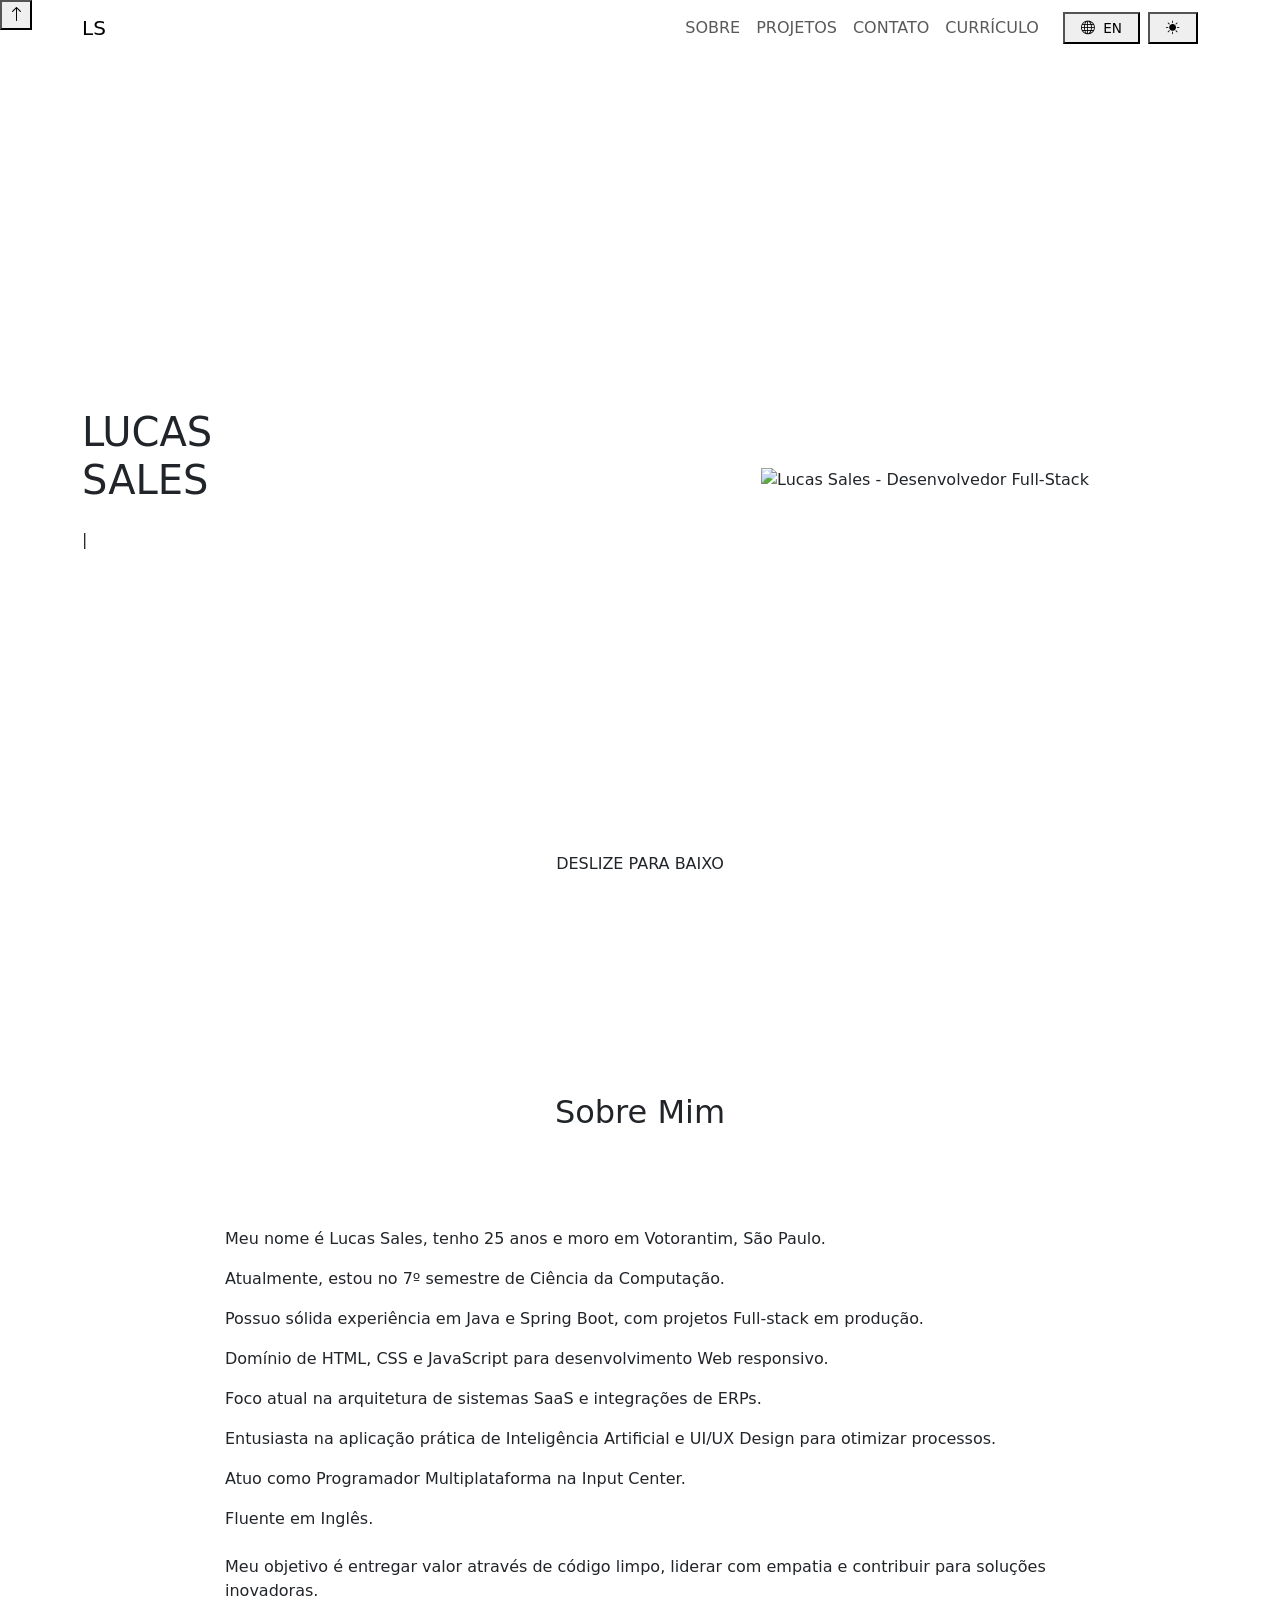
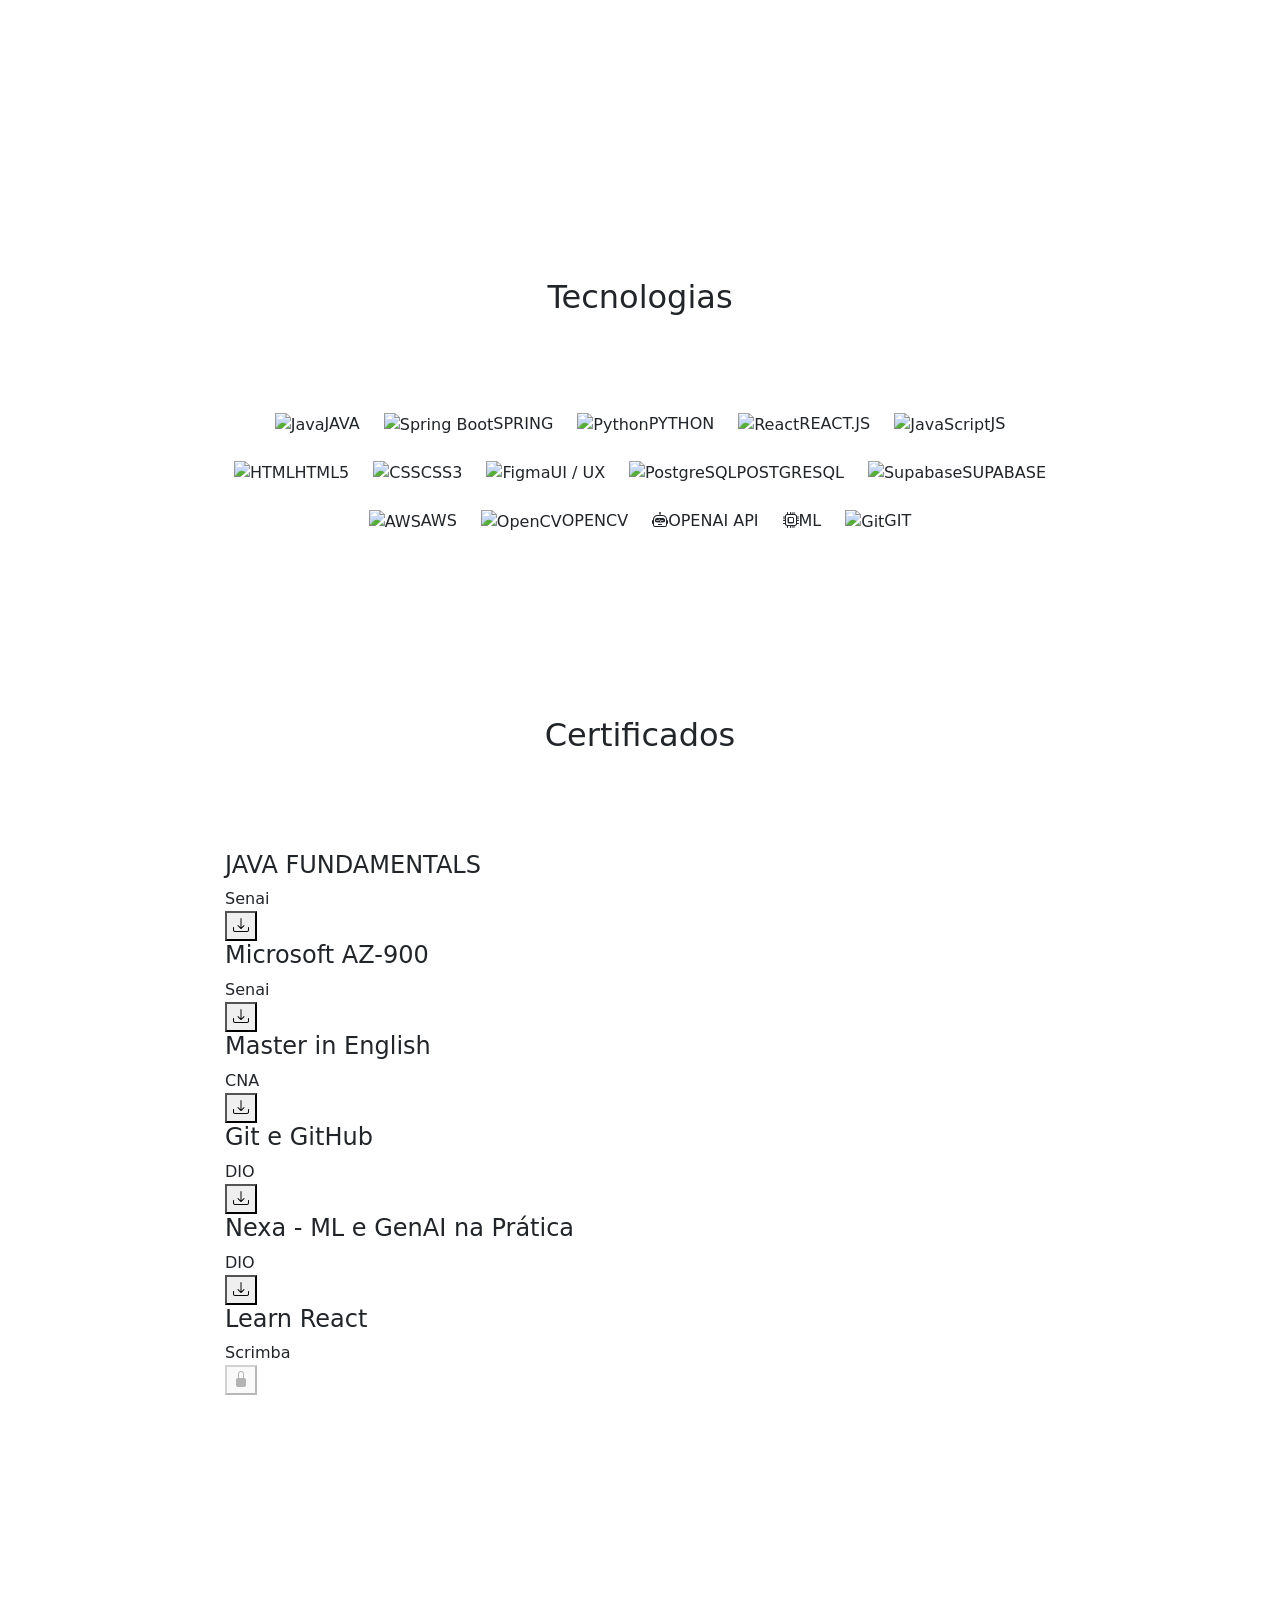
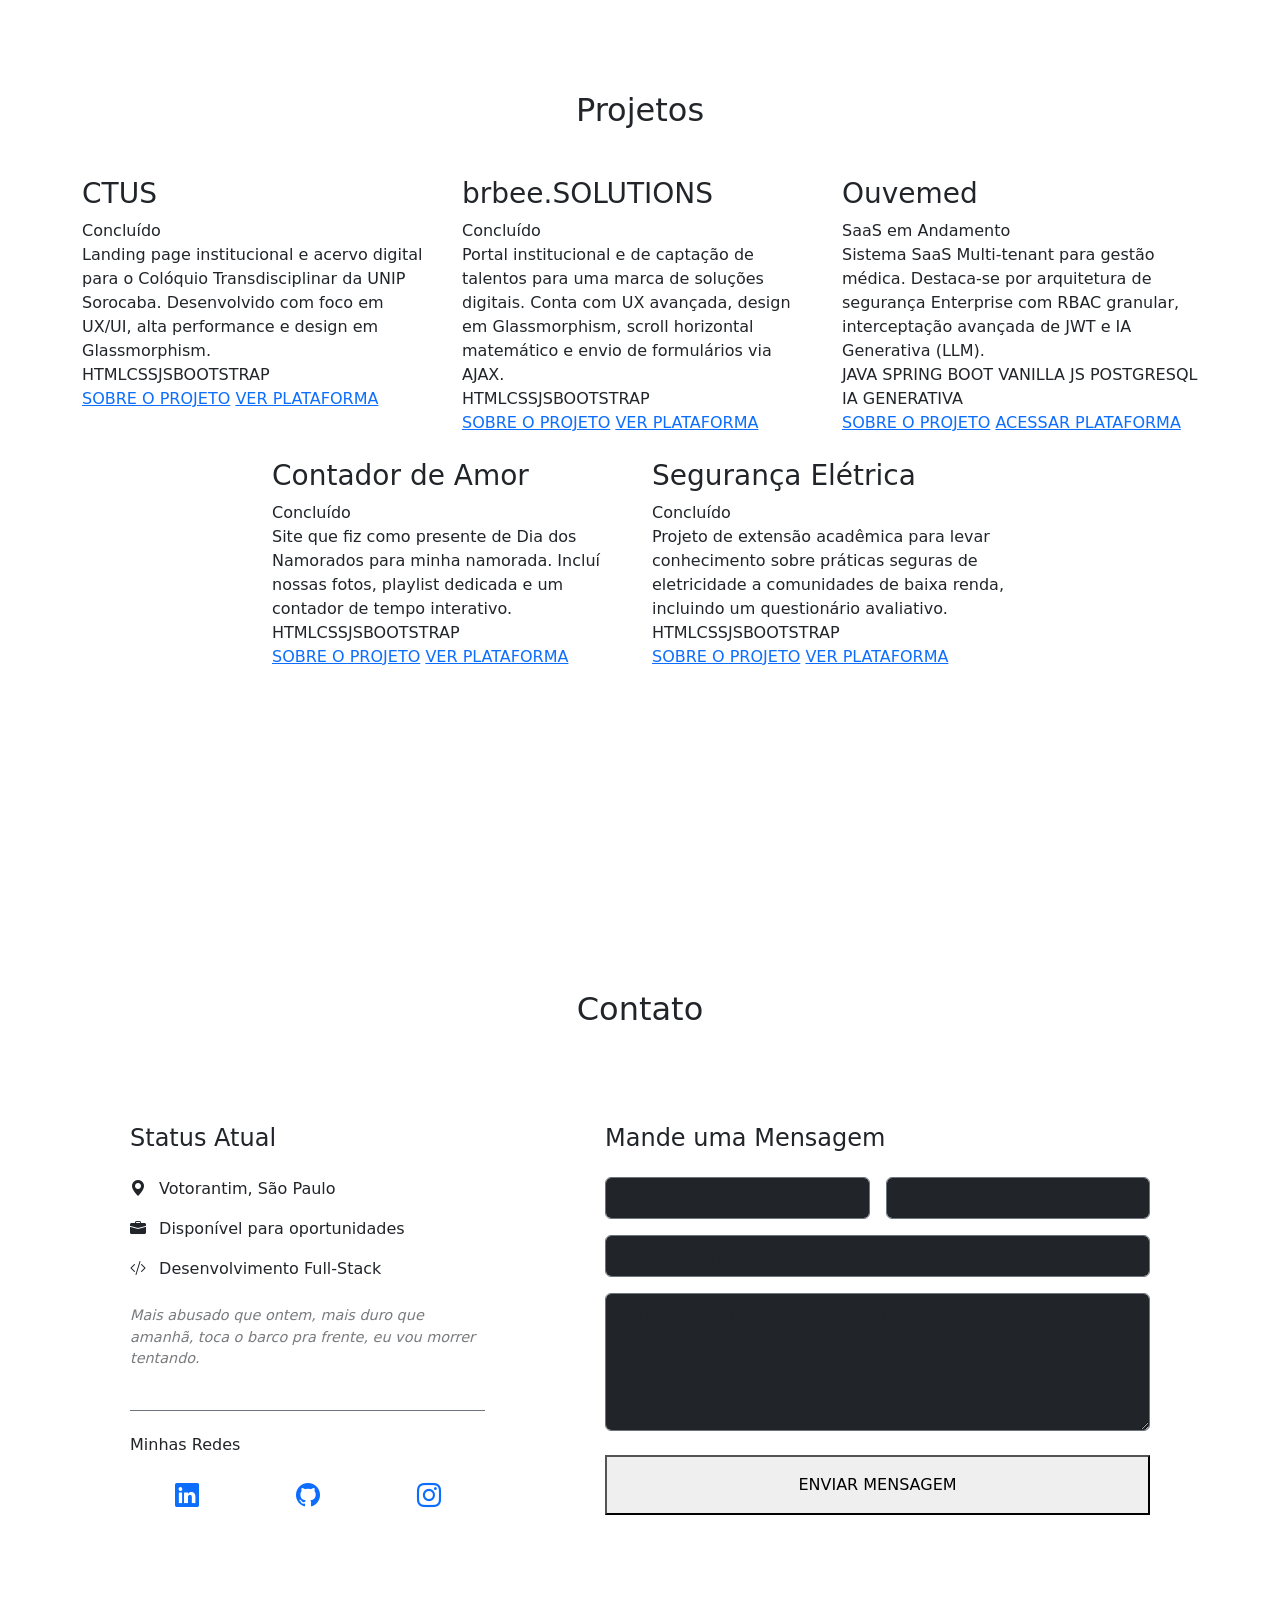
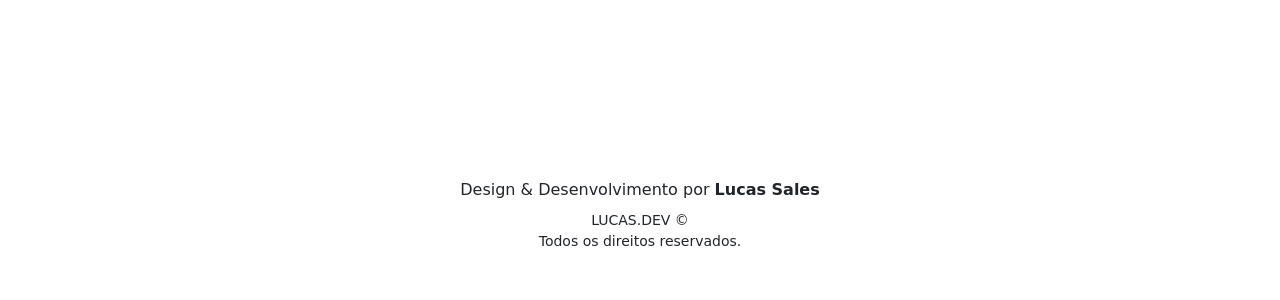
==== index.html @ c82eebbd "FEAT: atualiza descrições de projetos e hobbies no portfólio" ====
<!DOCTYPE html>
<html lang="pt-br">

<head>
    <meta charset="UTF-8">
    <meta name="viewport" content="width=device-width, initial-scale=1.0">
    <meta name="description" content="Lucas Sales - Desenvolvedor Full-Stack">
    <meta name="keywords" content="Lucas Sales, Desenvolvedor, Java, Spring Boot, Full-Stack, Programador, SaaS, Multi-tenant, Portfólio, Projetos">
    <meta name="author" content="Lucas Sales">
    
    <meta property="og:type" content="website">
    <meta property="og:url" content="https://portifolio-lucas-sales.netlify.app/">
    <meta property="og:title" content="Lucas Sales | Desenvolvedor Full-Stack">
    <meta property="og:description" content="Especialista em Java, Spring Boot e aplicações Multi-tenant SaaS. Explore meus projetos e conhecimentos.">
    <meta property="og:image" content="https://portifolio-lucas-sales.netlify.app/images/lucas.png"> 
    
    <title>Lucas Sales | Dev Full-Stack</title>
    
    <link rel="icon" type="image/x-icon" href="assets/favicon.ico">
    
    <link href="https://cdn.jsdelivr.net/npm/bootstrap@5.3.3/dist/css/bootstrap.min.css" rel="stylesheet">
    <link href="https://cdn.jsdelivr.net/npm/bootstrap-icons@1.11.3/font/bootstrap-icons.min.css" rel="stylesheet">
    
    <link href="https://fonts.googleapis.com/css2?family=Inter:wght@300;400;600;700&family=Playfair+Display:wght@700;900&display=swap" rel="stylesheet">
    
    <link rel="stylesheet" href="css/style.css">
</head>

<body class="preload">
    <button id="btnTop" class="btn-top" aria-label="Voltar ao topo">
        <i class="bi bi-arrow-up"></i>
    </button>

    <nav class="navbar navbar-expand-lg glass-nav fixed-top" id="mainNav">
        <div class="container">
            <a class="navbar-brand accent-text" href="#home">LS</a>

            <button class="navbar-toggler collapsed" type="button" data-bs-toggle="collapse" data-bs-target="#navbarNav" aria-controls="navbarNav" aria-expanded="false" aria-label="Toggle navigation">
                <div class="hamburger-icon">
                    <span class="line"></span>
                    <span class="line"></span>
                    <span class="line"></span>
                </div>
            </button>

            <div class="collapse navbar-collapse" id="navbarNav">
                <ul class="navbar-nav ms-auto align-items-center">
                    <li class="nav-item"><a class="nav-link custom-link" href="#about" data-i18n="nav-about">SOBRE</a></li>
                    <li class="nav-item"><a class="nav-link custom-link" href="#projects" data-i18n="nav-projects">PROJETOS</a></li>
                    <li class="nav-item"><a class="nav-link custom-link" href="#contact" data-i18n="nav-contact">CONTATO</a></li>
                    <li class="nav-item"><a class="nav-link custom-link" href="#" data-bs-toggle="modal" data-bs-target="#resumeModal" data-i18n="nav-resume">CURRÍCULO</a></li>
                    
                    <li class="nav-item ms-lg-3 mt-3 mt-lg-0 d-flex gap-2 justify-content-center">
                        <button id="langToggle" class="btn-action-outline py-1 px-3" style="font-size: 0.85rem;" aria-label="Alternar Idioma">
                            <i class="bi bi-globe me-1"></i> <span id="langText">EN</span>
                        </button>
                        <button id="themeToggle" class="btn-action-outline py-1 px-3" style="font-size: 0.85rem;" aria-label="Alternar Tema">
                            <i class="bi bi-sun-fill" id="themeIcon"></i>
                        </button>
                    </li>
                </ul>
            </div>
        </div>
    </nav>

    <main>
        <section id="home" class="hero-section min-vh-100 d-flex align-items-center">
            <div class="container">
                <div class="row align-items-center">
                    <div class="col-lg-6 order-2 order-lg-1">
                        <div class="name-display mb-4">
                            <h1 class="main-title">LUCAS<br>SALES</h1>
                        </div>
                        <div class="hero-subtitle">
                            <span class="typing-text" id="typing-text"></span>
                            <span class="cursor-accent">|</span>
                        </div>
                    </div>
                    <div class="col-lg-6 order-1 order-lg-2 text-center mb-5 mb-lg-0">
                        <div class="profile-container">
                            <img src="images/lucas.png" alt="Lucas Sales - Desenvolvedor Full-Stack" class="profile-image img-fluid" loading="lazy">
                        </div>
                    </div>
                </div>
            </div>
            <div class="scroll-indicator position-absolute bottom-0 start-50 translate-middle-x mb-4">
                <div class="scroll-arrow mx-auto"></div>
                <span class="scroll-text d-block text-center mt-2" data-i18n="hero-scroll">DESLIZE PARA BAIXO</span>
            </div>
        </section>

        <section id="about" class="py-5 min-vh-100 d-flex align-items-center">
            <div class="container">
                <div class="row">
                    <div class="col-12">
                        <h2 class="section-title text-center mb-5" data-i18n="about-title">Sobre Mim</h2>
                    </div>
                    <div class="col-lg-10 mx-auto">
                        <div class="floating-card p-4 p-md-5">
                            <div class="row">
                                <div class="col-12 text-content">
                                    <p><span class="accent-dot"></span> <span data-i18n="about-p1">Meu nome é Lucas Sales, tenho 25 anos e moro em Votorantim, São Paulo.</span></p>
                                    <p><span class="accent-dot"></span> <span data-i18n="about-p2">Atualmente, estou no 7º semestre de Ciência da Computação.</span></p>
                                    <p><span class="accent-dot"></span> <span data-i18n="about-p3">Possuo sólida experiência em Java e Spring Boot, com projetos Full-stack em produção.</span></p>
                                    <p><span class="accent-dot"></span> <span data-i18n="about-p4">Domínio de HTML, CSS e JavaScript para desenvolvimento Web responsivo.</span></p>
                                    <p><span class="accent-dot"></span> <span data-i18n="about-p5">Foco atual na arquitetura de sistemas SaaS e integrações de ERPs.</span></p>
                                    <p><span class="accent-dot"></span> <span data-i18n="about-p6">Entusiasta na aplicação prática de Inteligência Artificial e UI/UX Design para otimizar processos.</span></p>
                                    <p><span class="accent-dot"></span> <span data-i18n="about-p7">Atuo como Programador Multiplataforma na Input Center.</span></p>
                                    <p><span class="accent-dot"></span> <span data-i18n="about-p8">Fluente em Inglês.</span></p>
                                    <p class="mt-4 intro-highlight" data-i18n="about-intro">
                                        Meu objetivo é entregar valor através de código limpo, liderar com empatia e contribuir para soluções inovadoras.
                                    </p>
                                </div>
                            </div>
                        </div>
                    </div>
                </div>
            </div>
        </section>

        <section id="skills" class="py-5">
            <div class="container">
                <div class="row">
                    <div class="col-12">
                        <h2 class="section-title text-center mb-5" data-i18n="skills-title">Tecnologias</h2>
                    </div>
                </div>
                <div class="row g-4 justify-content-center">
                    <div class="col-lg-10">
                        <div class="floating-card p-4 p-md-5">
                            <div class="d-flex flex-wrap justify-content-center gap-3 gap-md-4">
                                <div class="skill-chip"><img src="https://cdn.jsdelivr.net/gh/devicons/devicon/icons/java/java-original.svg" class="skill-icon" alt="Java"/><span class="skill-name">JAVA</span></div>
                                <div class="skill-chip"><img src="https://cdn.jsdelivr.net/gh/devicons/devicon/icons/spring/spring-original.svg" class="skill-icon" alt="Spring Boot"/><span class="skill-name">SPRING</span></div>
                                <div class="skill-chip"><img src="https://cdn.jsdelivr.net/gh/devicons/devicon/icons/python/python-original.svg" class="skill-icon" alt="Python"/><span class="skill-name">PYTHON</span></div>
                                <div class="skill-chip"><img src="https://cdn.jsdelivr.net/gh/devicons/devicon/icons/react/react-original.svg" class="skill-icon" alt="React"/><span class="skill-name">REACT.JS</span></div>
                                <div class="skill-chip"><img src="https://cdn.jsdelivr.net/gh/devicons/devicon/icons/javascript/javascript-original.svg" class="skill-icon" alt="JavaScript"/><span class="skill-name">JS</span></div>
                                <div class="skill-chip"><img src="https://cdn.jsdelivr.net/gh/devicons/devicon/icons/html5/html5-original.svg" class="skill-icon" alt="HTML"/><span class="skill-name">HTML5</span></div>
                                <div class="skill-chip"><img src="https://cdn.jsdelivr.net/gh/devicons/devicon/icons/css3/css3-original.svg" class="skill-icon" alt="CSS"/><span class="skill-name">CSS3</span></div>
                                <div class="skill-chip"><img src="https://cdn.jsdelivr.net/gh/devicons/devicon/icons/figma/figma-original.svg" class="skill-icon" alt="Figma"/><span class="skill-name">UI / UX</span></div>
                                <div class="skill-chip"><img src="https://cdn.jsdelivr.net/gh/devicons/devicon/icons/postgresql/postgresql-original.svg" class="skill-icon" alt="PostgreSQL"/><span class="skill-name">POSTGRESQL</span></div>
                                <div class="skill-chip"><img src="https://cdn.jsdelivr.net/gh/devicons/devicon/icons/supabase/supabase-original.svg" class="skill-icon" alt="Supabase"/><span class="skill-name">SUPABASE</span></div>
                                <div class="skill-chip"><img src="https://cdn.jsdelivr.net/gh/devicons/devicon/icons/amazonwebservices/amazonwebservices-plain-wordmark.svg" class="skill-icon white-icon" alt="AWS"/><span class="skill-name">AWS</span></div>
                                <div class="skill-chip"><img src="https://cdn.jsdelivr.net/gh/devicons/devicon/icons/opencv/opencv-original.svg" class="skill-icon" alt="OpenCV"/><span class="skill-name">OPENCV</span></div>
                                <div class="skill-chip"><i class="bi bi-robot skill-icon accent-text"></i><span class="skill-name">OPENAI API</span></div>
                                <div class="skill-chip"><i class="bi bi-cpu skill-icon accent-text"></i><span class="skill-name">ML</span></div>
                                <div class="skill-chip"><img src="https://cdn.jsdelivr.net/gh/devicons/devicon/icons/git/git-original.svg" class="skill-icon" alt="Git"/><span class="skill-name">GIT</span></div>
                            </div>
                        </div>
                    </div>
                </div>
            </div>
        </section>

        <section class="py-5 min-vh-100 d-flex align-items-center">
            <div class="container">
                <div class="row">
                    <div class="col-12">
                        <h2 class="section-title text-center mb-5" data-i18n="certs-title">Certificados</h2>
                    </div>
                    <div class="col-lg-10 mx-auto">
                        <div class="floating-card p-4 p-md-5">
                            
                            <div class="cert-line">
                                <div class="cert-info">
                                    <h4>JAVA FUNDAMENTALS</h4>
                                    <span class="cert-school">Senai</span>
                                </div>
                                <button class="btn-action btn-cert" data-titulo="JAVA FUNDAMENTALS" data-pdf="assets/JAVA-FUNDAMENTALS.pdf"><i class="bi bi-download"></i></button>
                            </div>

                            <div class="cert-line">
                                <div class="cert-info">
                                    <h4>Microsoft AZ-900</h4>
                                    <span class="cert-school">Senai</span>
                                </div>
                                <button class="btn-action btn-cert" data-titulo="Microsoft AZ-900" data-pdf="assets/AZ900.pdf"><i class="bi bi-download"></i></button>
                            </div>

                            <div class="cert-line">
                                <div class="cert-info">
                                    <h4>Master in English</h4>
                                    <span class="cert-school">CNA</span>
                                </div>
                                <button class="btn-action btn-cert" data-titulo="Master in English" data-pdf="assets/CNA-INGLES.pdf"><i class="bi bi-download"></i></button>
                            </div>

                            <div class="cert-line">
                                <div class="cert-info">
                                    <h4>Git e GitHub</h4>
                                    <span class="cert-school">DIO</span>
                                </div>
                                <button class="btn-action btn-cert" data-titulo="Git e GitHub" data-pdf="assets/git_github.pdf"><i class="bi bi-download"></i></button>
                            </div>

                            <div class="cert-line">
                                <div class="cert-info">
                                    <h4>Nexa - ML e GenAI na Prática</h4>
                                    <span class="cert-school">DIO</span>
                                </div>
                                <button class="btn-action btn-cert" data-titulo="Nexa - ML e GenAI" data-pdf="assets/IA_AWS.pdf"><i class="bi bi-download"></i></button>
                            </div>

                            <div class="cert-line border-0 mb-0 pb-0">
                                <div class="cert-info">
                                    <h4>Learn React</h4>
                                    <span class="cert-school">Scrimba</span>
                                </div>
                                <button class="btn-action-disabled" disabled><i class="bi bi-lock-fill"></i></button>
                            </div>

                        </div>
                    </div>
                </div>
            </div>
        </section>

        <section id="projects" class="py-5 min-vh-100 d-flex align-items-center">
            <div class="container">
                <div class="row">
                    <div class="col-12">
                        <h2 class="section-title text-center mb-5" data-i18n="nav-projects">Projetos</h2>
                    </div>
                </div>
                <div class="row g-4 justify-content-center">

                    <div class="col-lg-4">
                        <div class="project-card h-100">
                            <div class="project-header">
                                <h3 class="project-title">CTUS</h3>
                                <span class="project-status" data-i18n="status-concluded">Concluído</span>
                            </div>
                            <div class="project-description" data-i18n="proj-desc-ctus">
                                Landing page institucional e acervo digital para o Colóquio Transdisciplinar da UNIP Sorocaba. Desenvolvido com foco em UX/UI, alta performance e design em Glassmorphism.
                            </div>
                            <div class="project-tech">
                                <span class="tech-tag">HTML</span><span class="tech-tag">CSS</span><span class="tech-tag">JS</span><span class="tech-tag">BOOTSTRAP</span>
                            </div>
                            <div class="project-links mt-auto">
                                <a href="projects/case-ctus.html" class="btn-action-outline w-100 mb-2" data-i18n="btn-about-proj">SOBRE O PROJETO</a>
                                <a href="https://ctus.com.br" class="btn-action w-100 redirect-link" data-plataforma="Site Oficial CTUS" target="_blank" data-i18n="btn-view-proj">VER PLATAFORMA</a>
                            </div>
                        </div>
                    </div>        
                    
                    <div class="col-lg-4">
                        <div class="project-card h-100">
                            <div class="project-header">
                                <h3 class="project-title">brbee.SOLUTIONS</h3>
                                <span class="project-status" data-i18n="status-concluded">Concluído</span>
                            </div>
                            <div class="project-description" data-i18n="proj-desc-brbee">
                                Portal institucional e de captação de talentos para uma marca de soluções digitais. Conta com UX avançada, design em Glassmorphism, scroll horizontal matemático e envio de formulários via AJAX.
                            </div>
                            <div class="project-tech">
                                <span class="tech-tag">HTML</span><span class="tech-tag">CSS</span><span class="tech-tag">JS</span><span class="tech-tag">BOOTSTRAP</span>
                            </div>
                            <div class="project-links mt-auto">
                                <a href="projects/case-brbee.html" class="btn-action-outline w-100 mb-2" data-i18n="btn-about-proj">SOBRE O PROJETO</a>
                                <a href="https://brbeesolutions.netlify.app" class="btn-action w-100 redirect-link" data-plataforma="Site Oficial brbee" target="_blank" data-i18n="btn-view-proj">VER PLATAFORMA</a>
                            </div>
                        </div>
                    </div>

                    <div class="col-lg-4">
                        <div class="project-card h-100">
                            <div class="project-header">
                                <h3 class="project-title">Ouvemed</h3>
                                <span class="project-status in-progress" data-i18n="status-progress">SaaS em Andamento</span>
                            </div>
                            <div class="project-description" data-i18n="proj-desc-ouvemed">
                                Sistema SaaS Multi-tenant para gestão médica. Destaca-se por arquitetura de segurança Enterprise com RBAC granular, interceptação avançada de JWT e IA Generativa (LLM).
                            </div>
                            <div class="project-tech">
                                <span class="tech-tag">JAVA</span>
                                <span class="tech-tag">SPRING BOOT</span>
                                <span class="tech-tag">VANILLA JS</span>
                                <span class="tech-tag">POSTGRESQL</span>
                                <span class="tech-tag" data-i18n="proj-tech-ai">IA GENERATIVA</span>
                            </div>
                            <div class="project-links mt-auto">
                                <a href="projects/case-ouvemed.html" class="btn-action-outline w-100 mb-2" data-i18n="btn-about-proj">SOBRE O PROJETO</a>
                                <a href="https://prontuario-automono-develop.netlify.app/" class="btn-action w-100 redirect-link" data-plataforma="Ambiente de Testes (Develop)" target="_blank" data-i18n="btn-view-proj">ACESSAR PLATAFORMA</a>
                            </div>
                        </div>
                    </div>
                    
                    <div class="col-lg-4">
                        <div class="project-card h-100">
                            <div class="project-header">
                                <h3 class="project-title">Contador de Amor</h3>
                                <span class="project-status" data-i18n="status-concluded">Concluído</span>
                            </div>
                            <div class="project-description" data-i18n="proj-desc-love">
                                Site que fiz como presente de Dia dos Namorados para minha namorada. 
                                Incluí nossas fotos, playlist dedicada e um contador de tempo interativo.
                            </div>
                            <div class="project-tech">
                                <span class="tech-tag">HTML</span><span class="tech-tag">CSS</span><span class="tech-tag">JS</span><span class="tech-tag">BOOTSTRAP</span>
                            </div>
                            <div class="project-links mt-auto">
                                <a href="projects/case-contador.html" class="btn-action-outline w-100 mb-2" data-i18n="btn-about-proj">SOBRE O PROJETO</a>
                                <a href="https://contador-de-amor.netlify.app/" class="btn-action w-100 redirect-link" data-plataforma="Netlify (Ambiente de Produção)" target="_blank" data-i18n="btn-view-proj">VER PLATAFORMA</a>
                            </div>  
                        </div>
                    </div>

                    <div class="col-lg-4">
                        <div class="project-card h-100">
                            <div class="project-header">
                                <h3 class="project-title">Segurança Elétrica</h3>
                                <span class="project-status" data-i18n="status-concluded">Concluído</span>
                            </div>
                            <div class="project-description" data-i18n="proj-desc-seguranca">
                                Projeto de extensão acadêmica para levar conhecimento sobre práticas seguras de eletricidade a comunidades de baixa renda, incluindo um questionário avaliativo.
                            </div>
                            <div class="project-tech">
                                <span class="tech-tag">HTML</span><span class="tech-tag">CSS</span><span class="tech-tag">JS</span><span class="tech-tag">BOOTSTRAP</span>
                            </div>
                            <div class="project-links mt-auto">
                                <a href="projects/case-seguranca.html" class="btn-action-outline w-100 mb-2" data-i18n="btn-about-proj">SOBRE O PROJETO</a>
                                <a href="https://seguranca-eletrica.netlify.app/" class="btn-action w-100 redirect-link" data-plataforma="Netlify (Ambiente de Produção)" target="_blank" data-i18n="btn-view-proj">VER PLATAFORMA</a>
                            </div>
                        </div>
                    </div>
                    
                </div>
            </div>
        </section>

        <section id="contact" class="py-5 min-vh-100 d-flex align-items-center">
            <div class="container">
                <div class="row">
                    <div class="col-12">
                        <h2 class="section-title text-center mb-5" data-i18n="contact-title-home">Contato</h2>
                    </div>
                </div>
                <div class="row align-items-stretch">
                    <div class="col-lg-5 mb-4 mb-lg-0">
                        <div class="floating-card p-4 p-md-5 h-100 d-flex flex-column">
                            <h4 class="mb-4 accent-text" data-i18n="contact-status-title">Status Atual</h4>
                            <div class="text-content flex-grow-1">
                                <p><i class="bi bi-geo-alt-fill me-2"></i> <span data-i18n="contact-status-loc">Votorantim, São Paulo</span></p>
                                <p><i class="bi bi-briefcase-fill me-2"></i> <span data-i18n="contact-status-disp">Disponível para oportunidades</span></p>
                                <p><i class="bi bi-code-slash me-2"></i> <span data-i18n="contact-status-dev">Desenvolvimento Full-Stack</span></p>
                                <p class="mt-4" style="opacity: 0.6; font-size: 0.9em;">
                                    <i data-i18n="contact-status-hob">Mais abusado que ontem, mais duro que amanhã, toca o barco pra frente, eu vou morrer tentando.</i>
                                </p>
                            </div>
                            
                            <div class="mt-4 pt-4 border-top border-secondary">
                                <h6 class="accent-text mb-3" data-i18n="contact-networks">Minhas Redes</h6>
                                <div class="d-flex gap-2">
                                    <a href="https://www.linkedin.com/in/lucas-salees/" class="btn-action-outline flex-grow-1 text-center py-2 px-0 redirect-link" data-plataforma="LinkedIn" target="_blank" title="LinkedIn">
                                        <i class="bi bi-linkedin fs-4"></i>
                                    </a>
                                    <a href="https://github.com/lucasSalees" class="btn-action-outline flex-grow-1 text-center py-2 px-0 redirect-link" data-plataforma="GitHub" target="_blank" title="GitHub">
                                        <i class="bi bi-github fs-4"></i>
                                    </a>
                                    <a href="https://www.instagram.com/sales.lucass/" class="btn-action-outline flex-grow-1 text-center py-2 px-0 redirect-link" data-plataforma="Instagram" target="_blank" title="Instagram">
                                        <i class="bi bi-instagram fs-4"></i>
                                    </a>
                                </div>
                            </div>
                        </div>
                    </div>

                    <div class="col-lg-7">
                        <div class="floating-card p-4 p-md-5 h-100">
                            <h4 class="mb-4 accent-text" data-i18n="form-title">Mande uma Mensagem</h4>
                            <form id="portfolioContactForm" action="https://formsubmit.co/ajax/d9dbf8fbb7c11e0b4f40ef681be33bf5" method="POST" class="needs-validation" novalidate>
                                <input type="hidden" name="_subject" value="Novo contato via Portfólio!">
                                <input type="hidden" name="_template" value="table">
                                <input type="text" name="_honey" style="display:none">
                                <input type="hidden" name="_captcha" value="false">

                                <div class="row g-3">
                                    <div class="col-md-6">
                                        <input type="text" name="nome" class="form-control bg-dark text-white border-secondary custom-placeholder py-2" data-i18n="form-name" placeholder="Seu nome completo" required>
                                    </div>
                                    <div class="col-md-6">
                                        <input type="tel" name="telefone" id="telefoneInput" class="form-control bg-dark text-white border-secondary custom-placeholder py-2" data-i18n="form-phone" placeholder="(00) 00000-0000" required>
                                    </div>
                                    <div class="col-12">
                                        <input type="email" name="email" class="form-control bg-dark text-white border-secondary custom-placeholder py-2" data-i18n="form-email" placeholder="Ex: seu.email@dominio.com" required>
                                    </div>
                                    <div class="col-12">
                                        <textarea name="mensagem" class="form-control bg-dark text-white border-secondary custom-placeholder py-2" rows="5" data-i18n="form-msg" placeholder="Como posso ajudar no seu projeto?" required></textarea>
                                    </div>
                                    
                                    <div class="col-12 mt-4 d-flex justify-content-center">
                                        <button type="submit" class="btn-action w-100 py-3" id="btnEnviarMensagem" data-i18n="form-btn">ENVIAR MENSAGEM</button>
                                    </div>
                                </div>
                            </form>
                        </div>
                    </div>
                </div>
            </div>
        </section>
    </main>

    <footer class="footer py-5 text-center mt-auto">
        <div class="container">
            <p class="footer-text mb-2"><span data-i18n="footer-design">Design & Desenvolvimento por</span> <span class="accent-text fw-bold">Lucas Sales</span></p>
            <p class="footer-text small mb-0">
                LUCAS.DEV © <span id="timestamp"></span><br>
                <span data-i18n="footer-rights">Todos os direitos reservados.</span>
            </p>
        </div>
    </footer>

    <div class="modal fade custom-modal" id="dynamicCertModal" tabindex="-1" aria-hidden="true">
        <div class="modal-dialog modal-dialog-centered">
            <div class="modal-content">
                <div class="modal-header border-0 pb-0">
                    <h5 class="modal-title accent-text" id="certModalTitle">Título</h5>
                    <button type="button" class="btn-close btn-close-white" data-bs-dismiss="modal"></button>
                </div>
                <div class="modal-body text-center"><p data-i18n="modal-cert-desc">Faça o download do certificado abaixo.</p></div>
                <div class="modal-footer border-0 justify-content-center">
                    <a href="#" id="certModalLink" class="btn-action" download target="_blank">
                        <i class="bi bi-download me-2"></i> <span data-i18n="modal-resume-btn">Baixar PDF</span>
                    </a>
                </div>
            </div>
        </div>
    </div>

    <script src="https://cdn.jsdelivr.net/npm/bootstrap@5.3.3/dist/js/bootstrap.bundle.min.js"></script>
    <script src="js/script.js"></script>

    <script>
        const savedTheme = localStorage.getItem('portfolio_theme');
        const prefersLight = window.matchMedia("(prefers-color-scheme: light)").matches;
        if (savedTheme === 'light' || (!savedTheme && prefersLight)) {
            document.documentElement.setAttribute('data-theme', 'light');
        }
    </script>

</body>
</html>
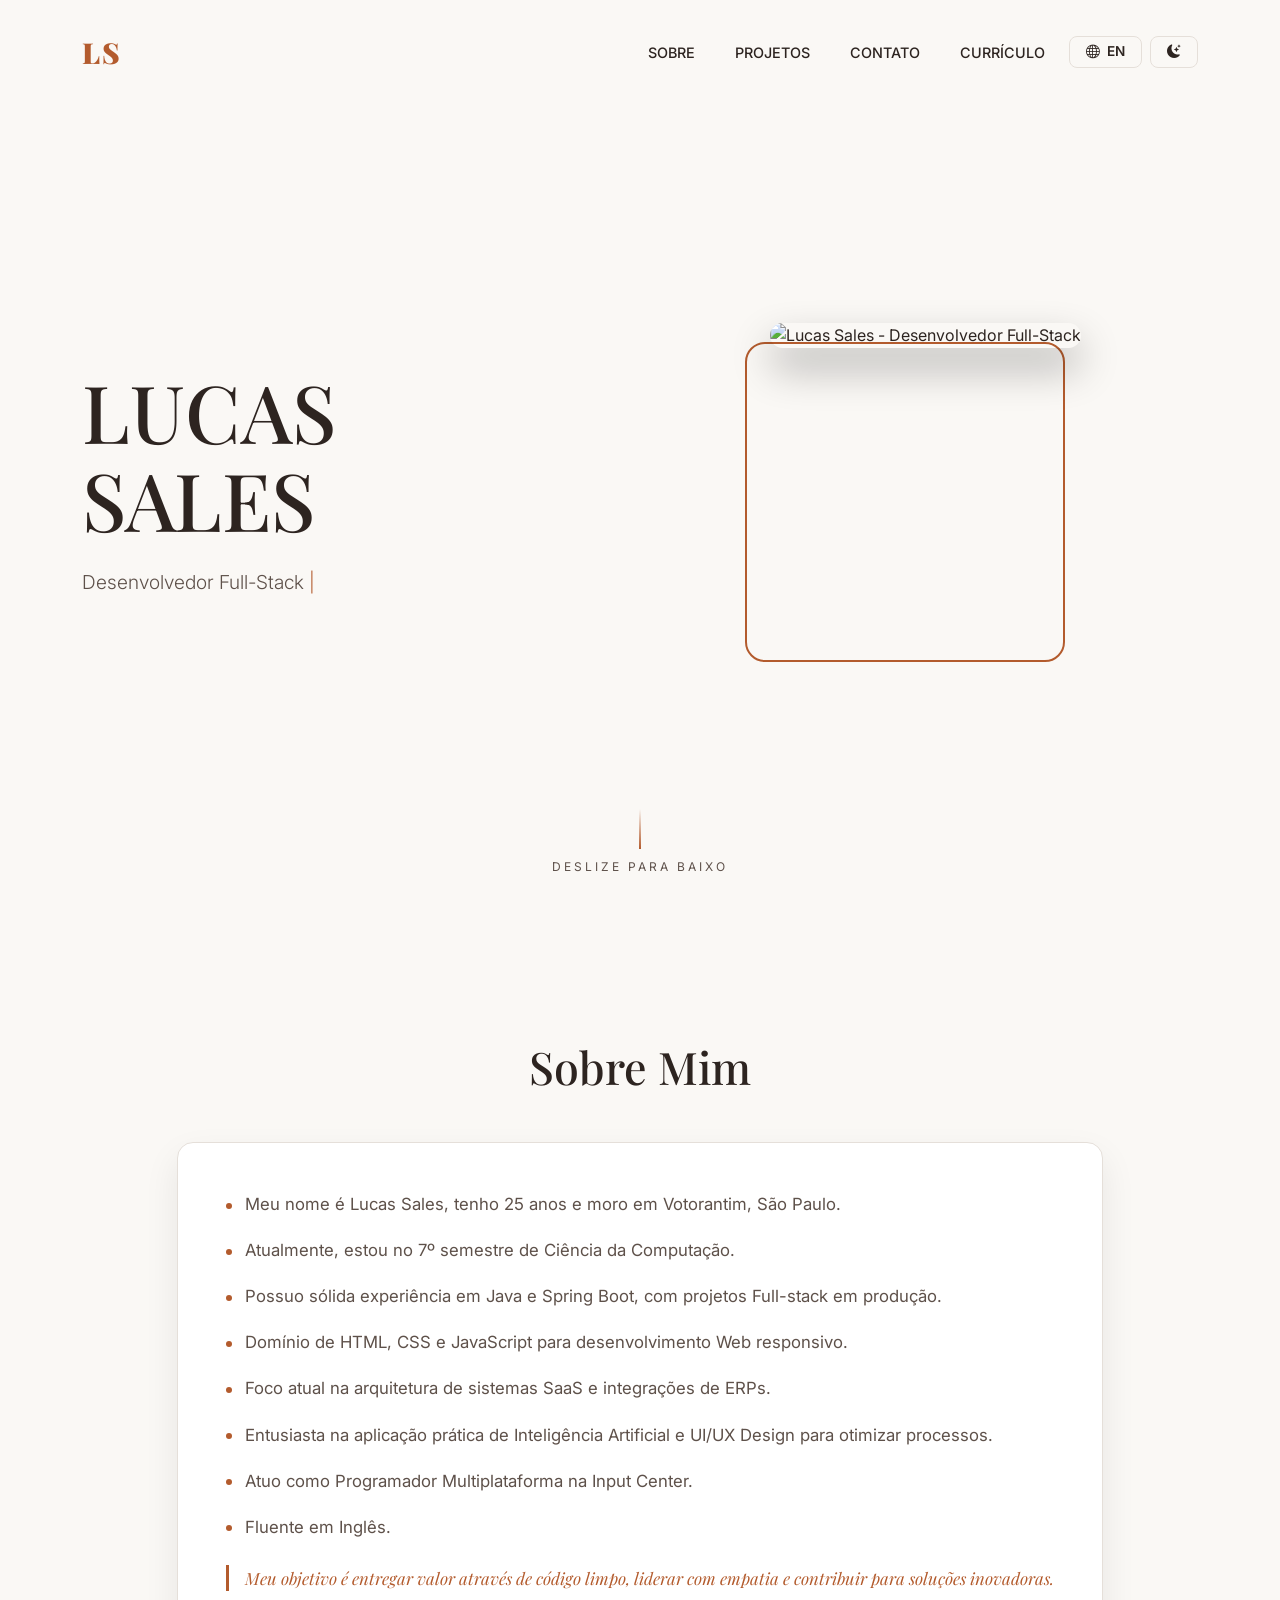
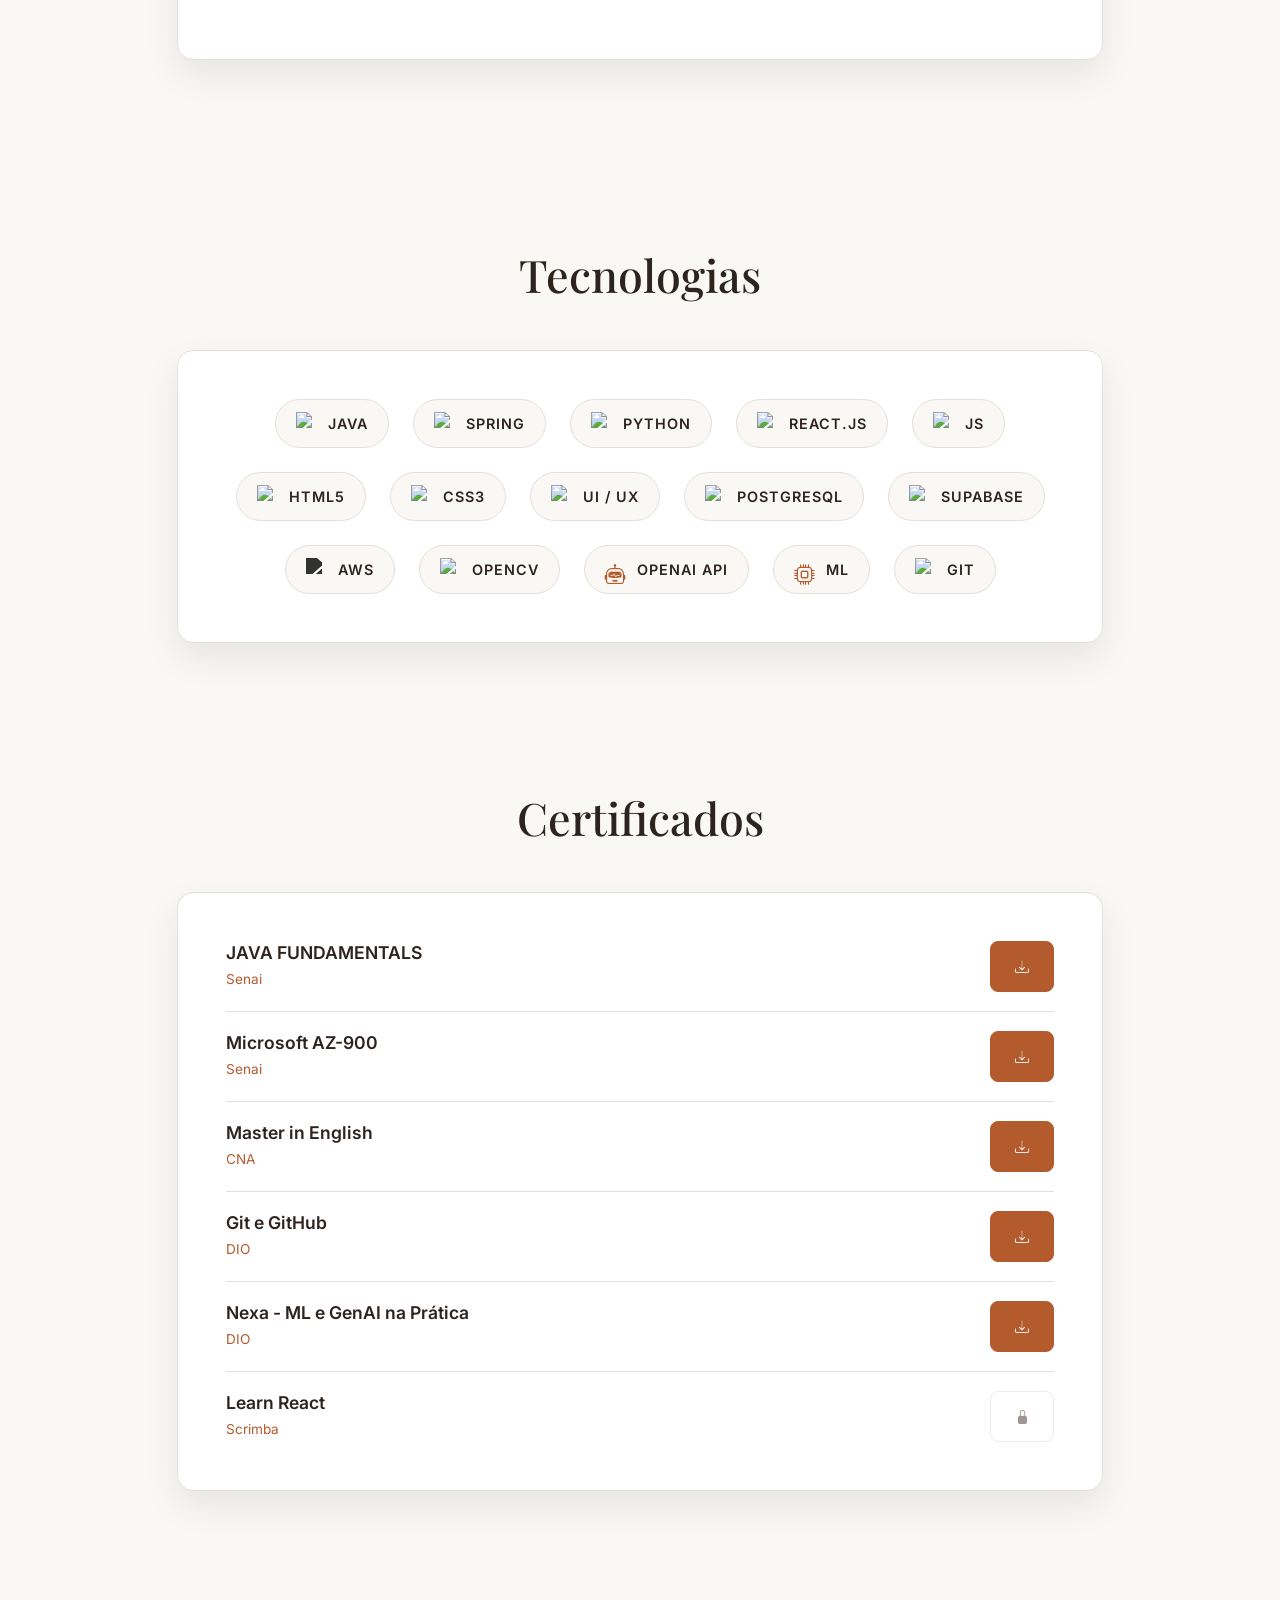
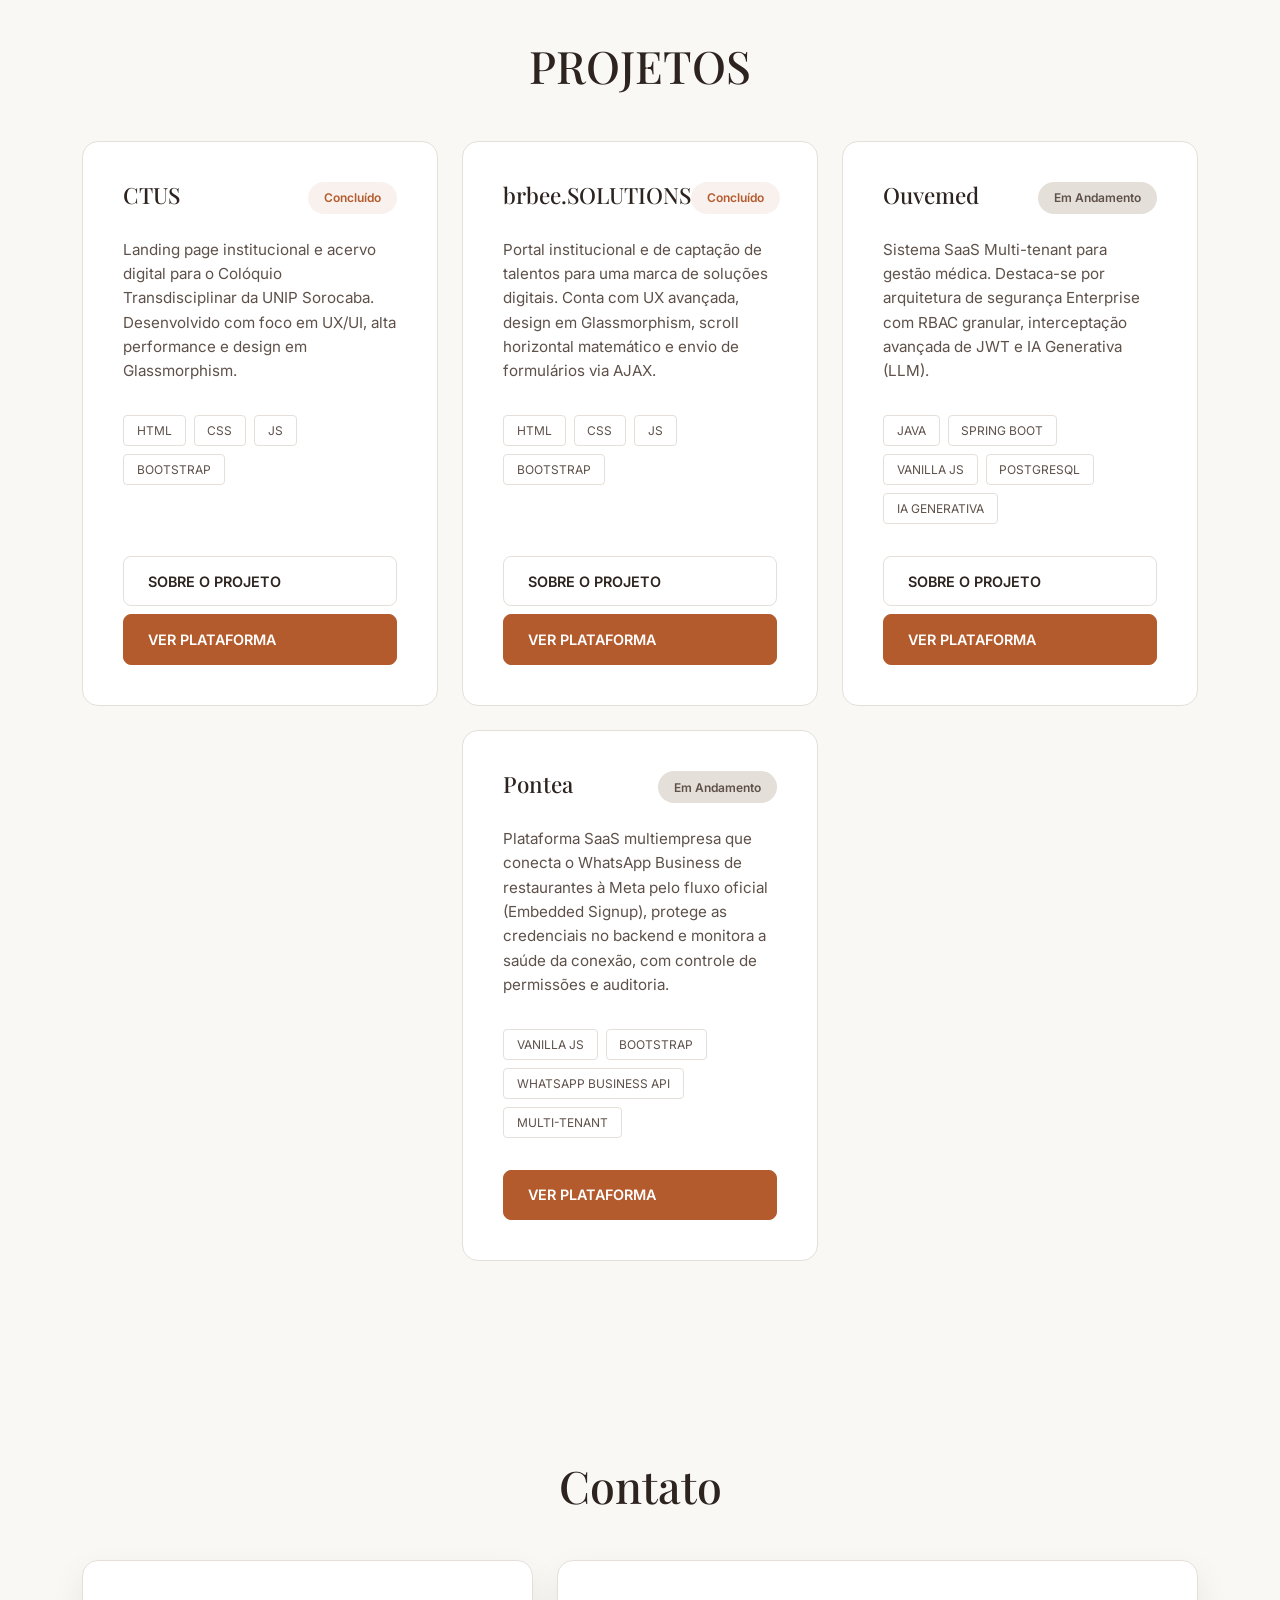
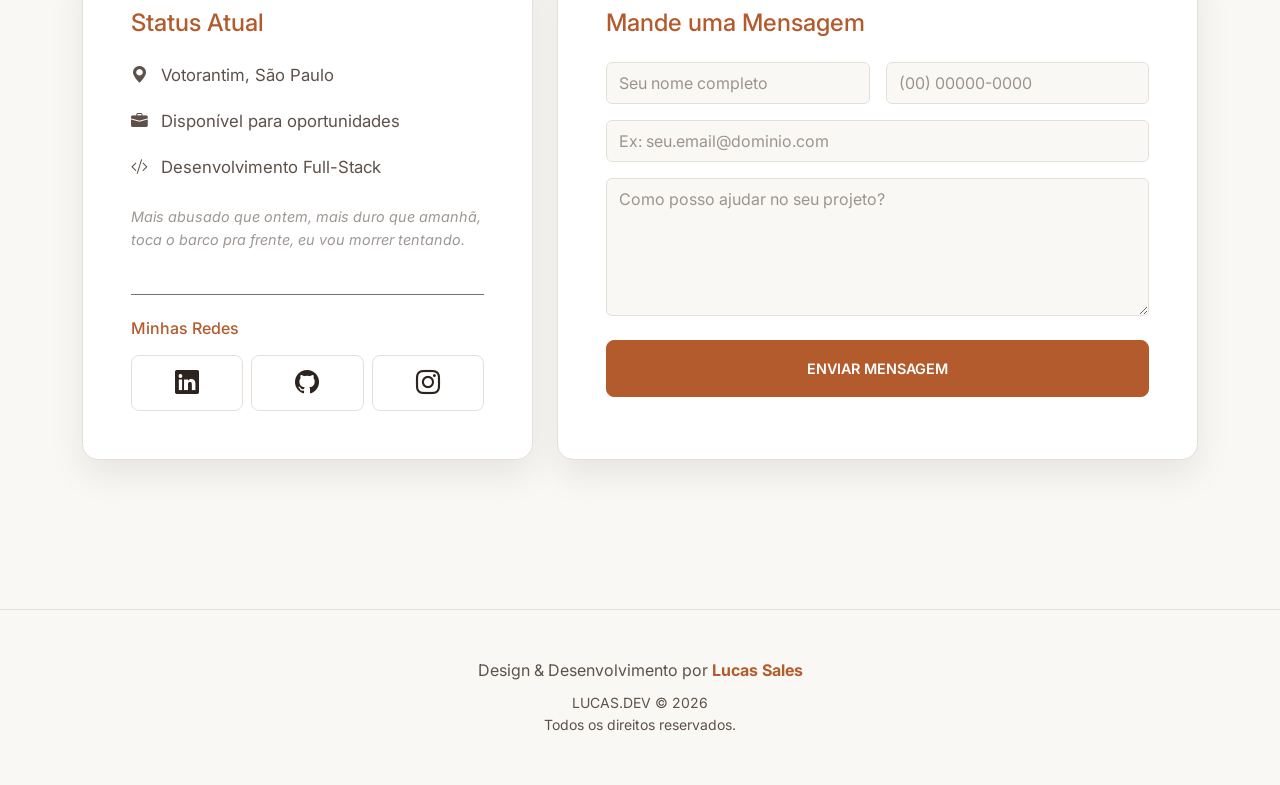
==== commit ad992a1f: "FEAT: substitui Contador de Amor e Segurança Elétrica pelo projeto Pontea - Remove os cards dos dois" ====
--- a/index.html
+++ b/index.html
@@ -2,17 +2,29 @@
 <html lang="pt-br">
 
 <head>
-    <meta charset="UTF-8">
+<meta charset="UTF-8">
     <meta name="viewport" content="width=device-width, initial-scale=1.0">
-    <meta name="description" content="Lucas Sales - Desenvolvedor Full-Stack">
-    <meta name="keywords" content="Lucas Sales, Desenvolvedor, Java, Spring Boot, Full-Stack, Programador, SaaS, Multi-tenant, Portfólio, Projetos">
+    <meta name="description" content="Lucas Sales - Desenvolvedor Full-Stack especialista em Java, Spring Boot e sistemas SaaS.">
+    <meta name="keywords" content="Lucas Sales, Desenvolvedor, Java, Spring Boot, Full-Stack, Programador, SaaS, Multi-tenant, Portfólio">
     <meta name="author" content="Lucas Sales">
     
+    <!-- Open Graph / LinkedIn / WhatsApp / Facebook -->
     <meta property="og:type" content="website">
-    <meta property="og:url" content="https://portifolio-lucas-sales.netlify.app/">
+    <meta property="og:url" content="https://portfolio-lucas-sales.netlify.app/">
     <meta property="og:title" content="Lucas Sales | Desenvolvedor Full-Stack">
     <meta property="og:description" content="Especialista em Java, Spring Boot e aplicações Multi-tenant SaaS. Explore meus projetos e conhecimentos.">
-    <meta property="og:image" content="https://portifolio-lucas-sales.netlify.app/images/lucas.png"> 
+    <meta property="og:image" content="https://portfolio-lucas-sales.netlify.app/images/lucas.png"> 
+    <meta property="og:image:width" content="1200">
+    <meta property="og:image:height" content="630">
+    <meta property="og:site_name" content="Portfólio Lucas Sales">
+    <meta property="og:locale" content="pt_BR">
+    
+    <!-- Twitter / X Cards -->
+    <meta name="twitter:card" content="summary_large_image">
+    <meta name="twitter:url" content="https://portfolio-lucas-sales.netlify.app/">
+    <meta name="twitter:title" content="Lucas Sales | Desenvolvedor Full-Stack">
+    <meta name="twitter:description" content="Especialista em Java, Spring Boot e aplicações Multi-tenant SaaS. Explore meus projetos e conhecimentos.">
+    <meta name="twitter:image" content="https://portfolio-lucas-sales.netlify.app/images/lucas.png">
     
     <title>Lucas Sales | Dev Full-Stack</title>
     
@@ -287,38 +299,20 @@
                     <div class="col-lg-4">
                         <div class="project-card h-100">
                             <div class="project-header">
-                                <h3 class="project-title">Contador de Amor</h3>
-                                <span class="project-status" data-i18n="status-concluded">Concluído</span>
-                            </div>
-                            <div class="project-description" data-i18n="proj-desc-love">
-                                Site que fiz como presente de Dia dos Namorados para minha namorada. 
-                                Incluí nossas fotos, playlist dedicada e um contador de tempo interativo.
+                                <h3 class="project-title">Pontea</h3>
+                                <span class="project-status in-progress" data-i18n="status-progress">Em Andamento</span>
+                            </div>
+                            <div class="project-description" data-i18n="proj-desc-pontea">
+                                Plataforma SaaS multiempresa que conecta o WhatsApp Business de restaurantes à Meta pelo fluxo oficial (Embedded Signup), protege as credenciais no backend e monitora a saúde da conexão, com controle de permissões e auditoria.
                             </div>
                             <div class="project-tech">
-                                <span class="tech-tag">HTML</span><span class="tech-tag">CSS</span><span class="tech-tag">JS</span><span class="tech-tag">BOOTSTRAP</span>
+                                <span class="tech-tag">VANILLA JS</span>
+                                <span class="tech-tag">BOOTSTRAP</span>
+                                <span class="tech-tag">WHATSAPP BUSINESS API</span>
+                                <span class="tech-tag">MULTI-TENANT</span>
                             </div>
                             <div class="project-links mt-auto">
-                                <a href="projects/case-contador.html" class="btn-action-outline w-100 mb-2" data-i18n="btn-about-proj">SOBRE O PROJETO</a>
-                                <a href="https://contador-de-amor.netlify.app/" class="btn-action w-100 redirect-link" data-plataforma="Netlify (Ambiente de Produção)" target="_blank" data-i18n="btn-view-proj">VER PLATAFORMA</a>
-                            </div>  
-                        </div>
-                    </div>
-
-                    <div class="col-lg-4">
-                        <div class="project-card h-100">
-                            <div class="project-header">
-                                <h3 class="project-title">Segurança Elétrica</h3>
-                                <span class="project-status" data-i18n="status-concluded">Concluído</span>
-                            </div>
-                            <div class="project-description" data-i18n="proj-desc-seguranca">
-                                Projeto de extensão acadêmica para levar conhecimento sobre práticas seguras de eletricidade a comunidades de baixa renda, incluindo um questionário avaliativo.
-                            </div>
-                            <div class="project-tech">
-                                <span class="tech-tag">HTML</span><span class="tech-tag">CSS</span><span class="tech-tag">JS</span><span class="tech-tag">BOOTSTRAP</span>
-                            </div>
-                            <div class="project-links mt-auto">
-                                <a href="projects/case-seguranca.html" class="btn-action-outline w-100 mb-2" data-i18n="btn-about-proj">SOBRE O PROJETO</a>
-                                <a href="https://seguranca-eletrica.netlify.app/" class="btn-action w-100 redirect-link" data-plataforma="Netlify (Ambiente de Produção)" target="_blank" data-i18n="btn-view-proj">VER PLATAFORMA</a>
+                                <a href="https://pontea-develop.netlify.app/app/login.html" class="btn-action w-100 redirect-link" data-plataforma="Pontea (Ambiente de Testes)" target="_blank" data-i18n="btn-view-proj">ACESSAR PLATAFORMA</a>
                             </div>
                         </div>
                     </div>
--- a/css/style.css
+++ b/css/style.css
@@ -0,0 +1,705 @@
+/* ========================================================================== */
+/* Variáveis da Nova Estética: Earthy / Brown Glassmorphism                   */
+/* ========================================================================== */
+
+/* Trava TODAS as transições e animações durante o carregamento inicial da página */
+.preload, .preload * {
+    transition: none !important;
+}
+
+:root {
+    /* Paleta Terrosa / Café (DARK MODE - Padrão) */
+    --bg-primary: #181412;    /* Fundo principal: Marrom quase preto */
+    --bg-secondary: #231d1a;  /* Fundo dos cartões: Marrom escuro leve */
+    --bg-light: rgba(255, 255, 255, 0.03); /* Blocos internos dentro dos cartões */
+    --border-color: #362d29;  /* Bordas sutis */
+    
+    --accent-primary: #c4794f; /* Caramelo / Terracota */
+    --accent-hover: #e09468;
+    
+    --text-primary: #e6dfd9;   /* Bege super claro (não branco puro) */
+    --text-secondary: #9e948f; /* Bege escurecido para textos longos */
+    
+    --nav-glass-bg: rgba(24, 20, 18, 0.4); /* Fundo da nav scrollada */
+
+    /* Fontes */
+    --font-primary: 'Playfair Display', serif; /* Títulos elegantes */
+    --font-secondary: 'Inter', sans-serif;      /* Textos limpos e legíveis */
+    
+    --border-radius: 16px;
+    --transition: all 0.3s ease;
+}
+
+/* ========================================================================== */
+/* TEMA CLARO (LIGHT MODE) - Ativado dinamicamente via JS                     */
+/* ========================================================================== */
+[data-theme="light"] {
+    --bg-primary: #faf8f5;    /* Fundo bege bem claro */
+    --bg-secondary: #ffffff;  /* Fundo dos cartões branco puro */
+    --border-color: #e5dfd9;  /* Bordas sutis bege escuro */
+    
+    --accent-primary: #b35b2d; /* Terracota mais vibrante para contraste no claro */
+    --accent-hover: #c4794f;
+    
+    --text-primary: #2d2420;   /* Marrom bem escuro (quase preto) para títulos */
+    --text-secondary: #5e514a; /* Marrom acinzentado para textos */
+    
+    --nav-glass-bg: rgba(250, 248, 245, 0.4); /* Fundo da nav scrollada no claro */
+    --bg-light: rgba(0, 0, 0, 0.03);  /* Blocos internos dentro dos cartões no claro */
+}
+
+/* Transição suave para o body e textos quando muda de tema */
+body {
+    font-family: var(--font-secondary);
+    background-color: var(--bg-primary);
+    color: var(--text-primary);
+    overflow-x: hidden;
+    line-height: 1.6;
+    transition: background-color 0.4s ease, color 0.4s ease;
+}
+
+/* ========================================================================== */
+/* Navbar Transparente Flutuante                                              */
+/* ========================================================================== */
+
+.glass-nav {
+    background: transparent;
+    padding: 1.5rem 0;
+    transition: var(--transition), background-color 0.4s ease;
+}
+
+/* Classe aplicada via JS quando dá scroll */
+.glass-nav.scrolled {
+    background: var(--nav-glass-bg) !important;
+    backdrop-filter: blur(12px);
+    padding: 0.8rem 0;
+    border-bottom: 1px solid var(--border-color);
+    box-shadow: 0 4px 30px rgba(0, 0, 0, 0.1);
+}
+
+.navbar-brand {
+    font-family: var(--font-primary);
+    font-size: 1.8rem;
+    font-weight: 900;
+    letter-spacing: 2px;
+    color: var(--accent-primary) !important; 
+    transition: color 0.3s ease, text-shadow 0.3s ease; 
+}
+
+.navbar-brand:hover {
+    color: var(--text-primary) !important;
+}
+
+.custom-link {
+    color: var(--text-primary) !important;
+    font-weight: 500;
+    font-size: 0.9rem;
+    margin-left: 1.5rem;
+    position: relative;
+    transition: var(--transition);
+}
+
+.custom-link:hover, .custom-link.active {
+    color: var(--accent-primary) !important;
+}
+
+/* Linha sutil embaixo do link ativo */
+.custom-link::after {
+    content: '';
+    position: absolute;
+    width: 0;
+    height: 2px;
+    bottom: -4px;
+    left: 0;
+    background-color: var(--accent-primary);
+    transition: width 0.3s ease;
+}
+.custom-link:hover::after, .custom-link.active::after {
+    width: 100%;
+}
+
+.navbar-toggler {
+    border: none;
+    padding: 0;
+}
+.navbar-toggler:focus {
+    box-shadow: none;
+}
+.hamburger-icon {
+    width: 24px;
+    height: 18px;
+    display: flex;
+    flex-direction: column;
+    justify-content: space-between;
+}
+.hamburger-icon .line {
+    display: block;
+    height: 2px;
+    width: 100%;
+    background-color: var(--text-primary);
+    transition: var(--transition);
+}
+.navbar-toggler:not(.collapsed) .line:nth-child(1) { 
+    transform: translateY(8px) rotate(45deg); 
+    background-color: var(--accent-primary);
+}
+.navbar-toggler:not(.collapsed) .line:nth-child(2) { 
+    opacity: 0; 
+}
+.navbar-toggler:not(.collapsed) .line:nth-child(3) { 
+    transform: translateY(-8px) rotate(-45deg); 
+    background-color: var(--accent-primary);
+}
+
+
+/* ========================================================================== */
+/* Hero Section e Foto Quadrada Flutuante                                     */
+/* ========================================================================== */
+
+.hero-section {
+    padding: 8rem 0 4rem;
+}
+
+.main-title {
+    font-family: var(--font-primary);
+    font-size: 5rem;
+    line-height: 1.1;
+    color: var(--text-primary);
+    margin-bottom: 1rem;
+    transition: color 0.4s ease;
+}
+
+.hero-subtitle {
+    font-size: 1.2rem;
+    color: var(--text-secondary);
+    font-weight: 300;
+    transition: color 0.4s ease;
+}
+
+.accent-text, .cursor-accent {
+    color: var(--accent-primary);
+}
+
+.cursor-accent {
+    animation: blink 1s infinite;
+}
+
+@keyframes blink {
+    0%, 50% { opacity: 1; }
+    51%, 100% { opacity: 0; }
+}
+
+/* FOTO QUADRADA COM MOLDURA DESLOCADA */
+.profile-container {
+    width: 320px;
+    height: 320px;
+    margin: 0 auto;
+    position: relative;
+}
+
+.profile-image {
+    width: 100%;
+    height: 100%;
+    object-fit: cover;
+    border-radius: 20px; /* Quadrado arredondado elegante */
+    position: relative;
+    z-index: 2;
+    box-shadow: 0 20px 40px rgba(0, 0, 0, 0.3); /* Sombra mais leve para caber no dark e light */
+}
+
+.profile-container::before {
+    content: '';
+    position: absolute;
+    top: 20px;
+    left: -20px;
+    width: 100%;
+    height: 100%;
+    border: 2px solid var(--accent-primary);
+    border-radius: 20px;
+    z-index: 1;
+    transition: var(--transition);
+}
+
+.profile-container:hover::before {
+    top: 10px;
+    left: -10px;
+}
+
+/* ========================================================================== */
+/* Cartões Flutuantes (Separados)                                             */
+/* ========================================================================== */
+
+.section-title {
+    font-family: var(--font-primary);
+    font-size: 2.8rem;
+    color: var(--text-primary);
+    transition: color 0.4s ease;
+}
+
+.floating-card {
+    background: var(--bg-secondary);
+    border: 1px solid var(--border-color);
+    border-radius: var(--border-radius);
+    box-shadow: 0 15px 35px rgba(0, 0, 0, 0.08); /* Sombra suavizada para tema claro também */
+    transition: background-color 0.4s ease, border-color 0.4s ease, transform 0.3s ease, box-shadow 0.3s ease;
+}
+
+.floating-card:hover {
+    transform: translateY(-5px);
+    box-shadow: 0 20px 40px rgba(0, 0, 0, 0.15);
+    border-color: var(--accent-primary);
+}
+
+.text-content p {
+    margin-bottom: 1.2rem;
+    color: var(--text-secondary);
+    font-size: 1.05rem;
+    transition: color 0.4s ease;
+}
+
+.highlight {
+    color: var(--text-primary);
+    font-weight: 600;
+}
+
+.intro-highlight {
+    font-family: var(--font-primary);
+    font-size: 1.3rem;
+    color: var(--accent-primary) !important;
+    font-style: italic;
+    border-left: 3px solid var(--accent-primary);
+    padding-left: 1rem;
+}
+
+.accent-dot {
+    display: inline-block;
+    width: 6px;
+    height: 6px;
+    background-color: var(--accent-primary);
+    border-radius: 50%;
+    margin-right: 8px;
+    vertical-align: middle;
+}
+
+/* ========================================================================== */
+/* Tecnologias & Chips                                                        */
+/* ========================================================================== */
+
+.skill-chip {
+    display: flex;
+    align-items: center;
+    background: var(--bg-primary); /* Ajustado para acompanhar a variável */
+    border: 1px solid var(--border-color);
+    padding: 12px 20px;
+    border-radius: 30px;
+    transition: var(--transition), background-color 0.4s ease, border-color 0.4s ease;
+}
+
+.skill-chip:hover {
+    background: rgba(196, 121, 79, 0.1);
+    border-color: var(--accent-primary);
+    transform: translateY(-3px);
+}
+
+.skill-icon {
+    width: 22px;
+    height: 22px;
+    margin-right: 10px;
+    font-size: 1.3rem;
+}
+
+/* Seletor dinâmico para ícones brancos (ex: AWS) que precisam ficar pretos no light mode */
+[data-theme="light"] .white-icon {
+    filter: invert(0) brightness(0) opacity(0.8) !important; /* Força o ícone a ficar escuro */
+}
+.white-icon {
+    filter: invert(1) brightness(2) opacity(0.8);
+}
+
+.skill-name {
+    font-size: 0.9rem;
+    font-weight: 600;
+    color: var(--text-primary);
+    letter-spacing: 1px;
+    transition: color 0.4s ease;
+}
+
+/* ========================================================================== */
+/* Lista de Certificados                                                      */
+/* ========================================================================== */
+
+.cert-line {
+    display: flex;
+    justify-content: space-between;
+    align-items: center;
+    padding-bottom: 1.2rem;
+    margin-bottom: 1.2rem;
+    border-bottom: 1px solid var(--border-color);
+    transition: border-color 0.4s ease;
+}
+
+.cert-info h4 {
+    font-size: 1.1rem;
+    color: var(--text-primary);
+    margin-bottom: 0.2rem;
+    font-weight: 600;
+    transition: color 0.4s ease;
+}
+
+.cert-school {
+    font-size: 0.85rem;
+    color: var(--accent-primary);
+}
+
+/* ========================================================================== */
+/* Projetos                                                                   */
+/* ========================================================================== */
+
+.project-card {
+    background: var(--bg-secondary);
+    border: 1px solid var(--border-color);
+    border-radius: var(--border-radius);
+    padding: 2.5rem;
+    display: flex;
+    flex-direction: column;
+    transition: background-color 0.4s ease, border-color 0.4s ease, transform 0.3s ease, box-shadow 0.3s ease;
+}
+
+.project-card:hover {
+    transform: translateY(-8px);
+    box-shadow: 0 20px 40px rgba(0, 0, 0, 0.15);
+    border-color: var(--accent-primary);
+}
+
+.project-header {
+    display: flex;
+    justify-content: space-between;
+    align-items: flex-start;
+    margin-bottom: 1.5rem;
+}
+
+.project-title {
+    font-family: var(--font-primary);
+    font-size: 1.4rem;
+    color: var(--text-primary);
+    margin: 0;
+    transition: color 0.4s ease;
+}
+
+.project-status {
+    background: rgba(196, 121, 79, 0.1);
+    color: var(--accent-primary);
+    padding: 0.4rem 1rem;
+    border-radius: 20px;
+    font-size: 0.75rem;
+    font-weight: 600;
+}
+.project-status.in-progress {
+    background: var(--border-color); /* Fundo sutil acompanhando a variável */
+    color: var(--text-secondary);
+}
+
+.project-description {
+    color: var(--text-secondary);
+    font-size: 0.95rem;
+    margin-bottom: 2rem;
+    transition: color 0.4s ease;
+}
+
+.project-tech {
+    display: flex;
+    flex-wrap: wrap;
+    gap: 8px;
+    margin-bottom: 2rem;
+}
+
+.tech-tag {
+    background: transparent;
+    color: var(--text-secondary);
+    border: 1px solid var(--border-color);
+    padding: 0.3rem 0.8rem;
+    border-radius: 4px;
+    font-size: 0.75rem;
+    transition: color 0.4s ease, border-color 0.4s ease;
+}
+
+/* ========================================================================== */
+/* Botões Modernos                                                            */
+/* ========================================================================== */
+
+.btn-action {
+    display: inline-block;
+    background: var(--accent-primary);
+    color: #fff;
+    border: 1px solid var(--accent-primary);
+    padding: 0.8rem 1.5rem;
+    border-radius: 8px;
+    font-weight: 600;
+    font-size: 0.9rem;
+    text-decoration: none;
+    transition: var(--transition);
+}
+
+.btn-action:hover {
+    background: var(--accent-hover);
+    border-color: var(--accent-hover);
+    color: #fff;
+    transform: translateY(-2px);
+}
+
+.btn-action-outline {
+    display: inline-block;
+    background: transparent;
+    color: var(--text-primary);
+    border: 1px solid var(--border-color);
+    padding: 0.8rem 1.5rem;
+    border-radius: 8px;
+    font-weight: 600;
+    font-size: 0.9rem;
+    text-decoration: none;
+    transition: var(--transition);
+}
+
+.btn-action-outline:hover {
+    border-color: var(--accent-primary);
+    color: var(--accent-primary);
+}
+
+.btn-action-disabled {
+    display: inline-block;
+    background: transparent;
+    color: var(--text-secondary);
+    border: 1px solid var(--border-color);
+    padding: 0.8rem 1.5rem;
+    border-radius: 8px;
+    font-weight: 600;
+    font-size: 0.9rem;
+    cursor: not-allowed;
+    opacity: 0.6;
+}
+
+/* ========================================================================== */
+/* Modais Customizados                                                        */
+/* ========================================================================== */
+
+.custom-modal .modal-content {
+    background: var(--bg-primary);
+    border: 1px solid var(--border-color);
+    border-radius: var(--border-radius);
+    box-shadow: 0 25px 50px rgba(0, 0, 0, 0.4);
+    transition: background-color 0.4s ease, border-color 0.4s ease;
+}
+.custom-modal .modal-title {
+    font-size: 1.5rem;
+}
+.custom-modal .modal-body p {
+    color: var(--text-secondary);
+    font-size: 1.05rem;
+    transition: color 0.4s ease;
+}
+/* Força o ícone de fechar a ser escuro no modo claro */
+[data-theme="light"] .btn-close-white {
+    filter: invert(1) grayscale(100%) brightness(0);
+}
+
+/* Ajustes no formulário de contato para suportar Light Mode */
+.form-control {
+    background-color: var(--bg-primary) !important;
+    color: var(--text-primary) !important;
+    border-color: var(--border-color) !important;
+    transition: background-color 0.4s ease, color 0.4s ease, border-color 0.4s ease;
+}
+.form-control:focus {
+    border-color: var(--accent-primary) !important;
+    box-shadow: 0 0 0 0.25rem rgba(196, 121, 79, 0.25) !important;
+}
+.custom-placeholder::placeholder {
+    color: var(--text-secondary) !important;
+    opacity: 0.6 !important;
+}
+
+/* ========================================================================== */
+/* Elementos Extras (Footer, Scroll, Utils)                                   */
+/* ========================================================================== */
+
+.footer {
+    border-top: 1px solid var(--border-color);
+    background: var(--bg-primary);
+    transition: background-color 0.4s ease, border-color 0.4s ease;
+}
+.footer-text {
+    color: var(--text-secondary);
+    transition: color 0.4s ease;
+}
+
+.btn-top {
+    position: fixed;
+    bottom: 30px;
+    right: 30px;
+    opacity: 0;
+    visibility: hidden;
+    transform: translateY(20px);
+    background: var(--bg-secondary);
+    color: var(--text-primary);
+    border: 1px solid var(--border-color);
+    border-radius: 50%;
+    width: 50px;
+    height: 50px;
+    display: flex;
+    align-items: center;
+    justify-content: center;
+    font-size: 1.2rem;
+    cursor: pointer;
+    transition: var(--transition);
+    z-index: 999;
+}
+.btn-top.show {
+    opacity: 1;
+    visibility: visible;
+    transform: translateY(0);
+}
+.btn-top:hover {
+    background: var(--accent-primary);
+    border-color: var(--accent-primary);
+    color: #fff;
+}
+
+/* ========================================================================== */
+/* Ocultar Barra de Rolagem (Clean App UI)                                    */
+/* ========================================================================== */
+
+/* Oculta no Chrome, Safari e Opera */
+::-webkit-scrollbar {
+    display: none;
+    width: 0;
+    background: transparent;
+}
+
+/* Oculta no Firefox, IE e Edge */
+* {
+    scrollbar-width: none; 
+    -ms-overflow-style: none; 
+}
+
+/* Animação Fade-in
+   Usa @keyframes (e não transition/transform fixos) para não sobrescrever
+   o transform dos efeitos de hover dos cards depois que a animação termina. */
+.fade-in {
+    opacity: 0;
+}
+.fade-in.visible {
+    opacity: 1;
+    animation: fadeUp 0.6s ease-out;
+}
+
+@keyframes fadeUp {
+    from { opacity: 0; transform: translateY(20px); }
+    to   { opacity: 1; transform: translateY(0); }
+}
+
+/* Setas de scroll (Hero) */
+.scroll-indicator { 
+    animation: bounce 2s infinite; 
+}
+.scroll-arrow {
+    width: 2px; height: 40px;
+    background: linear-gradient(to bottom, transparent, var(--accent-primary));
+}
+.scroll-text { 
+    color: var(--text-secondary); 
+    font-size: 0.75rem; letter-spacing: 3px;
+    transition: color 0.4s ease;
+}
+
+@keyframes bounce {
+    0%, 100% { transform: translateY(0); }
+    50% { transform: translateY(10px); }
+}
+
+/* ========================================================================== */
+/* Media Queries                                                              */
+/* ========================================================================== */
+
+@media (max-width: 991.98px) {
+    .main-title { 
+        font-size: 4rem; 
+    }
+    .section-title { 
+        font-size: 2.2rem; 
+    }
+    .glass-nav { 
+        background: var(--bg-secondary) !important; 
+        padding: 1rem 0; 
+    }
+    .custom-link { 
+        margin-left: 0; 
+        padding: 1rem 0; 
+        border-bottom: 1px solid var(--border-color); 
+    }
+    .custom-link::after { 
+        display: none; 
+    }
+}
+
+@media (max-width: 767.98px) {
+    .hero-section { 
+        padding: 6rem 0 3rem; 
+        text-align: center; 
+    }
+    .main-title { 
+        font-size: 3.5rem; 
+    }
+    .profile-container { 
+        width: 250px; 
+        height: 250px; 
+    }
+    .floating-card { 
+        padding: 1.5rem !important; 
+    }
+    .cert-line { 
+        flex-direction: column; 
+        align-items: flex-start; 
+        gap: 1rem;
+    }
+    /* BLINDAGEM DO BOTÃO TOPO NO MOBILE */
+    .btn-top {
+        position: fixed !important;  /* Força a fixação na câmera, não no documento */
+        top: auto !important;        /* Mata qualquer cálculo errado de topo */
+        bottom: 20px !important;     /* Trava no fundo (longe da barra do navegador) */
+        right: 20px !important;      /* Trava na direita */
+        width: 45px !important;
+        height: 45px !important;
+        z-index: 999999 !important;  /* Fica acima de TUDO */
+        transform: none !important;  /* Desativa movimentos no eixo Y que causam o bug */
+    }
+
+    /* Como tiramos o transform, controlamos a aparição apenas pelo fade (opacidade) */
+    .btn-top:not(.show) {
+        opacity: 0 !important;
+        visibility: hidden !important;
+        pointer-events: none !important;
+    }
+
+    .btn-top.show {
+        opacity: 1 !important;
+        visibility: visible !important;
+        pointer-events: auto !important;
+    }
+}
+
+@media (max-width: 480px) {
+    .main-title { 
+        font-size: 2.8rem; 
+    }
+    .profile-container { 
+        width: 220px; 
+        height: 220px; 
+    }
+    .skill-chip { 
+        width: 100%; 
+        justify-content: center; 
+    }
+    .project-links { 
+        flex-direction: column; 
+    }
+}
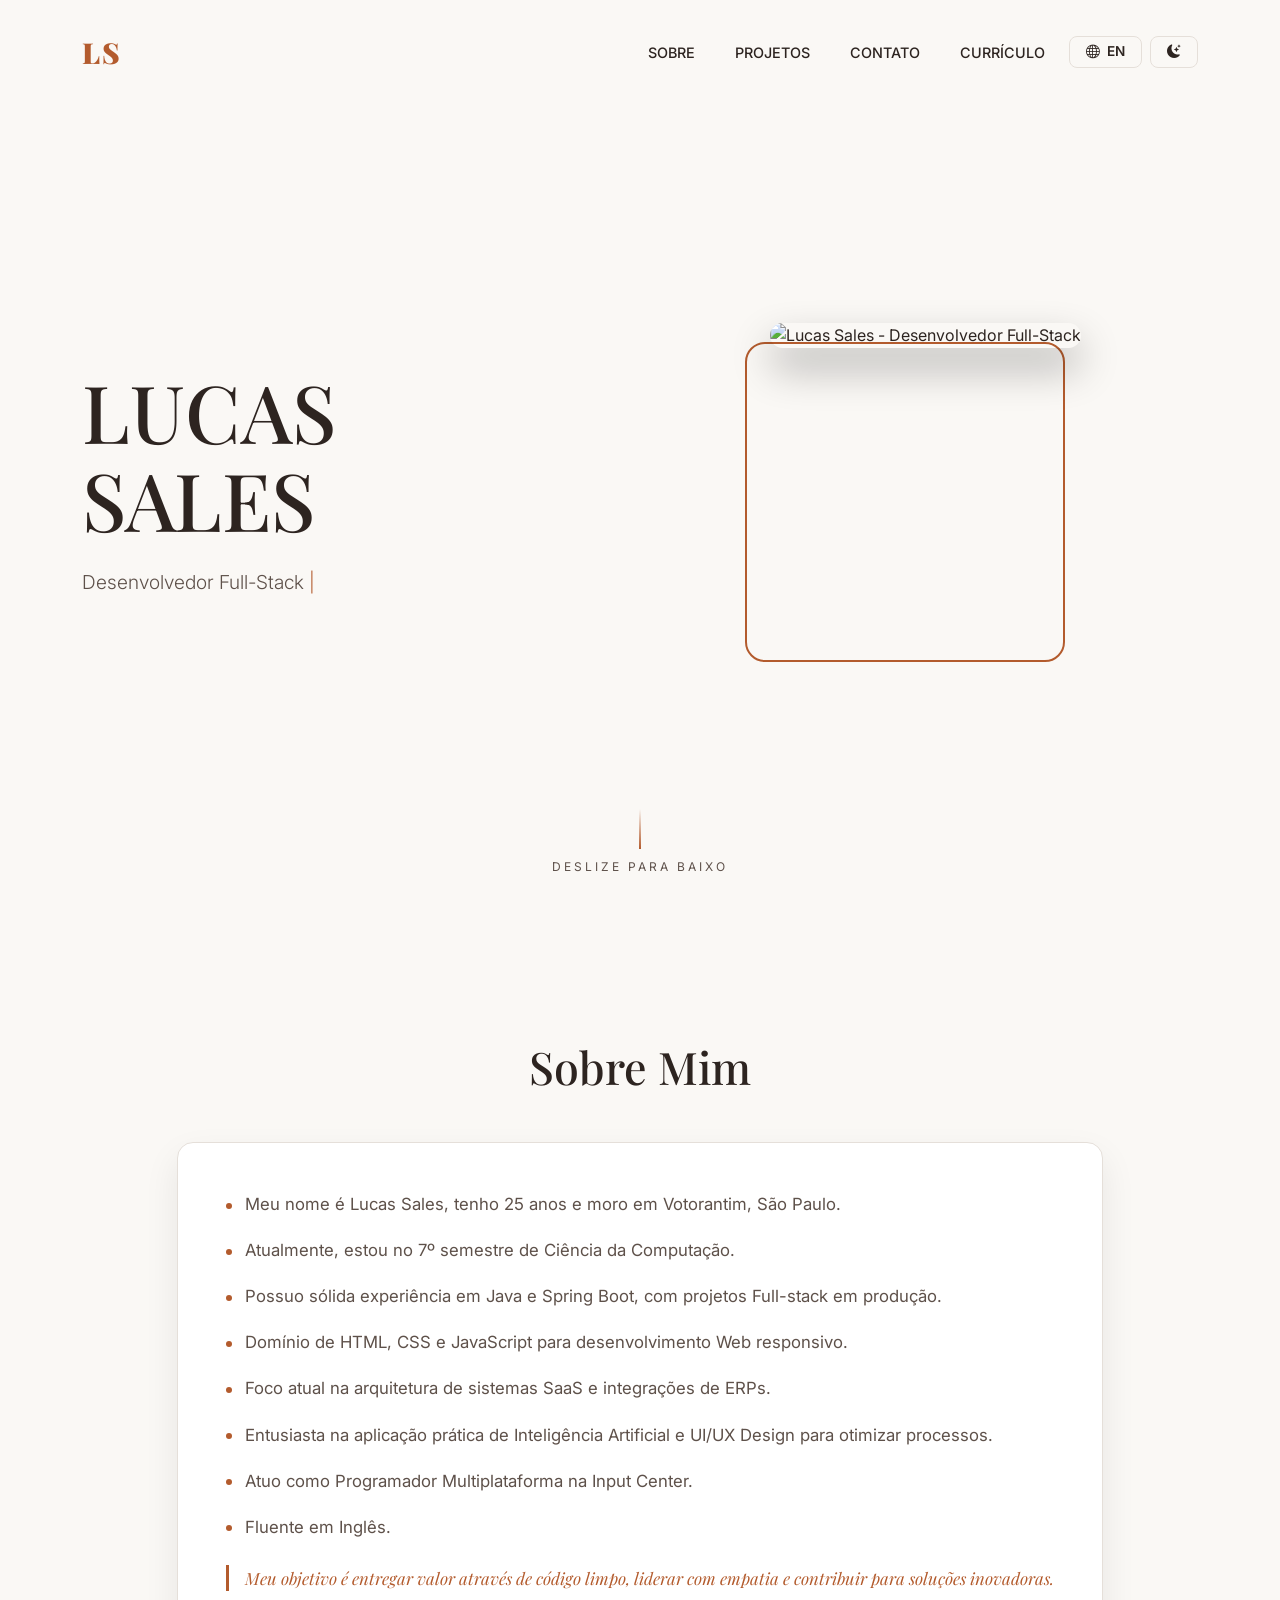
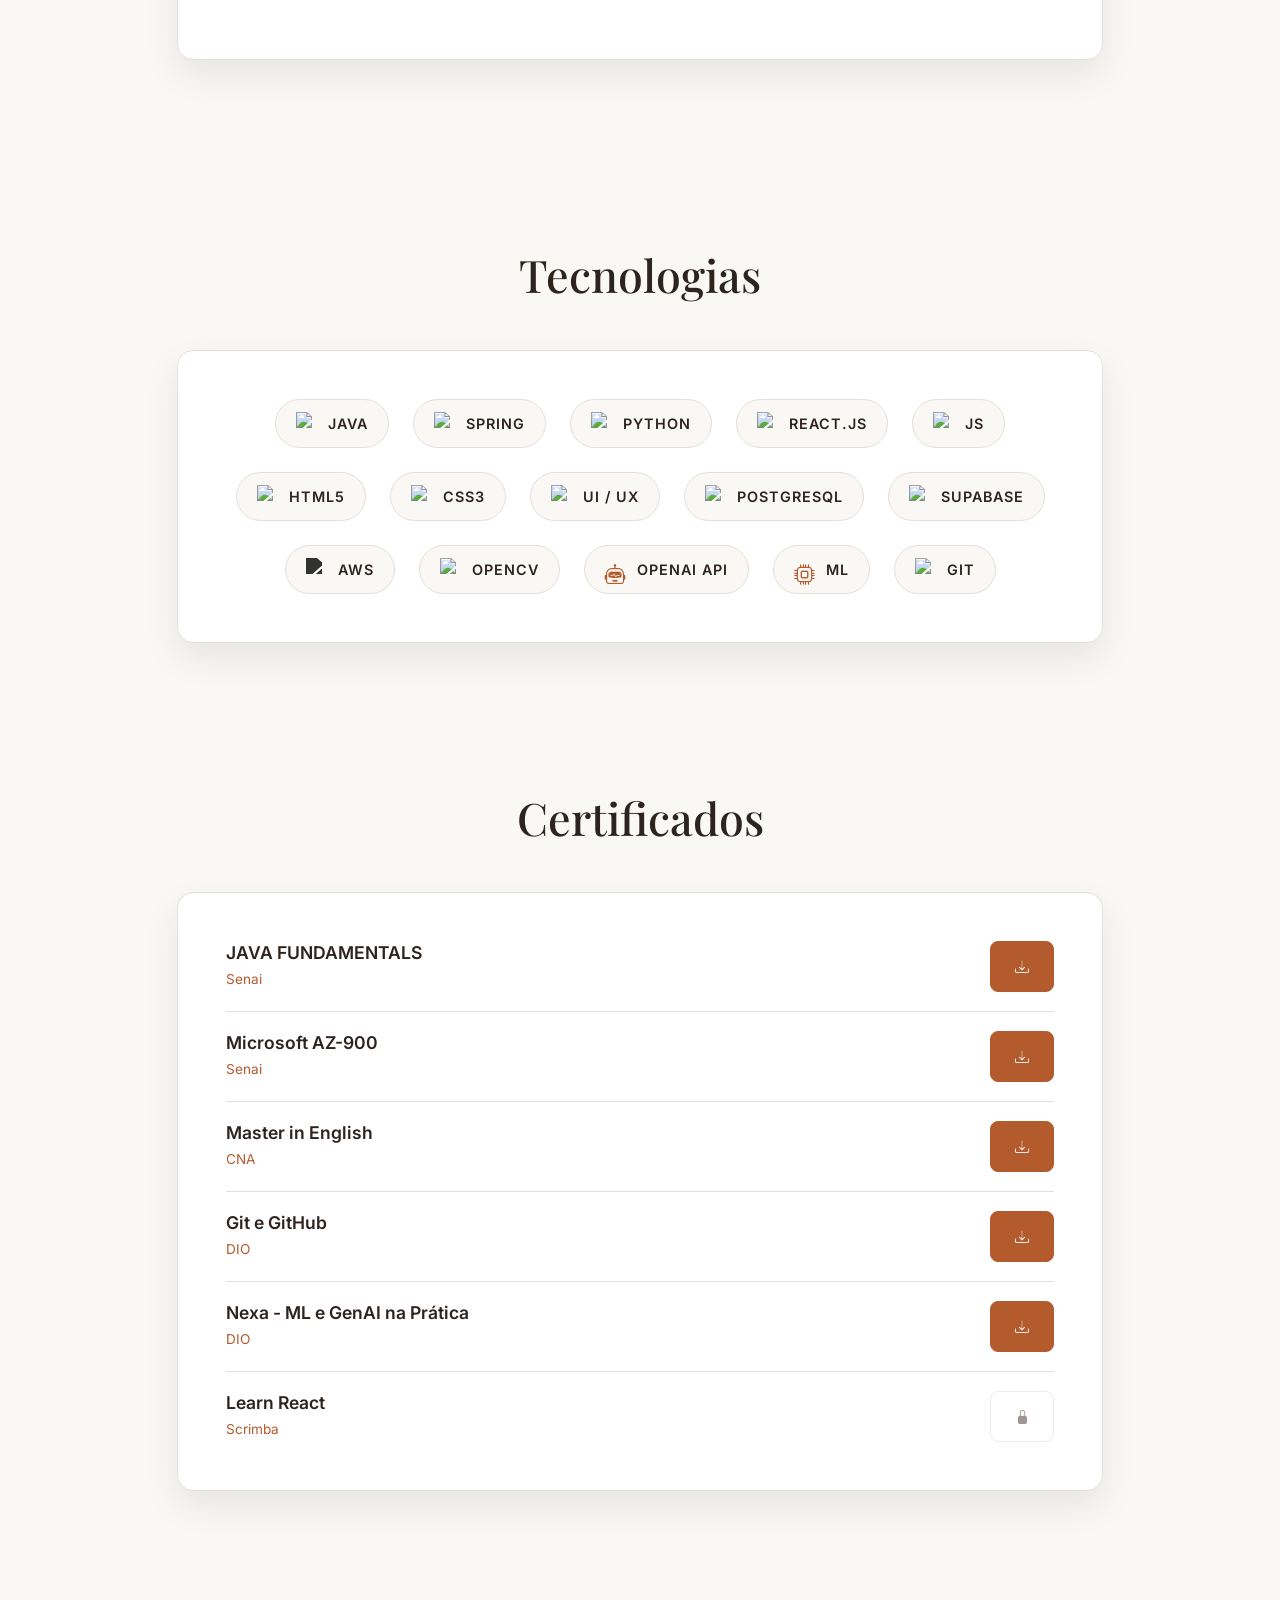
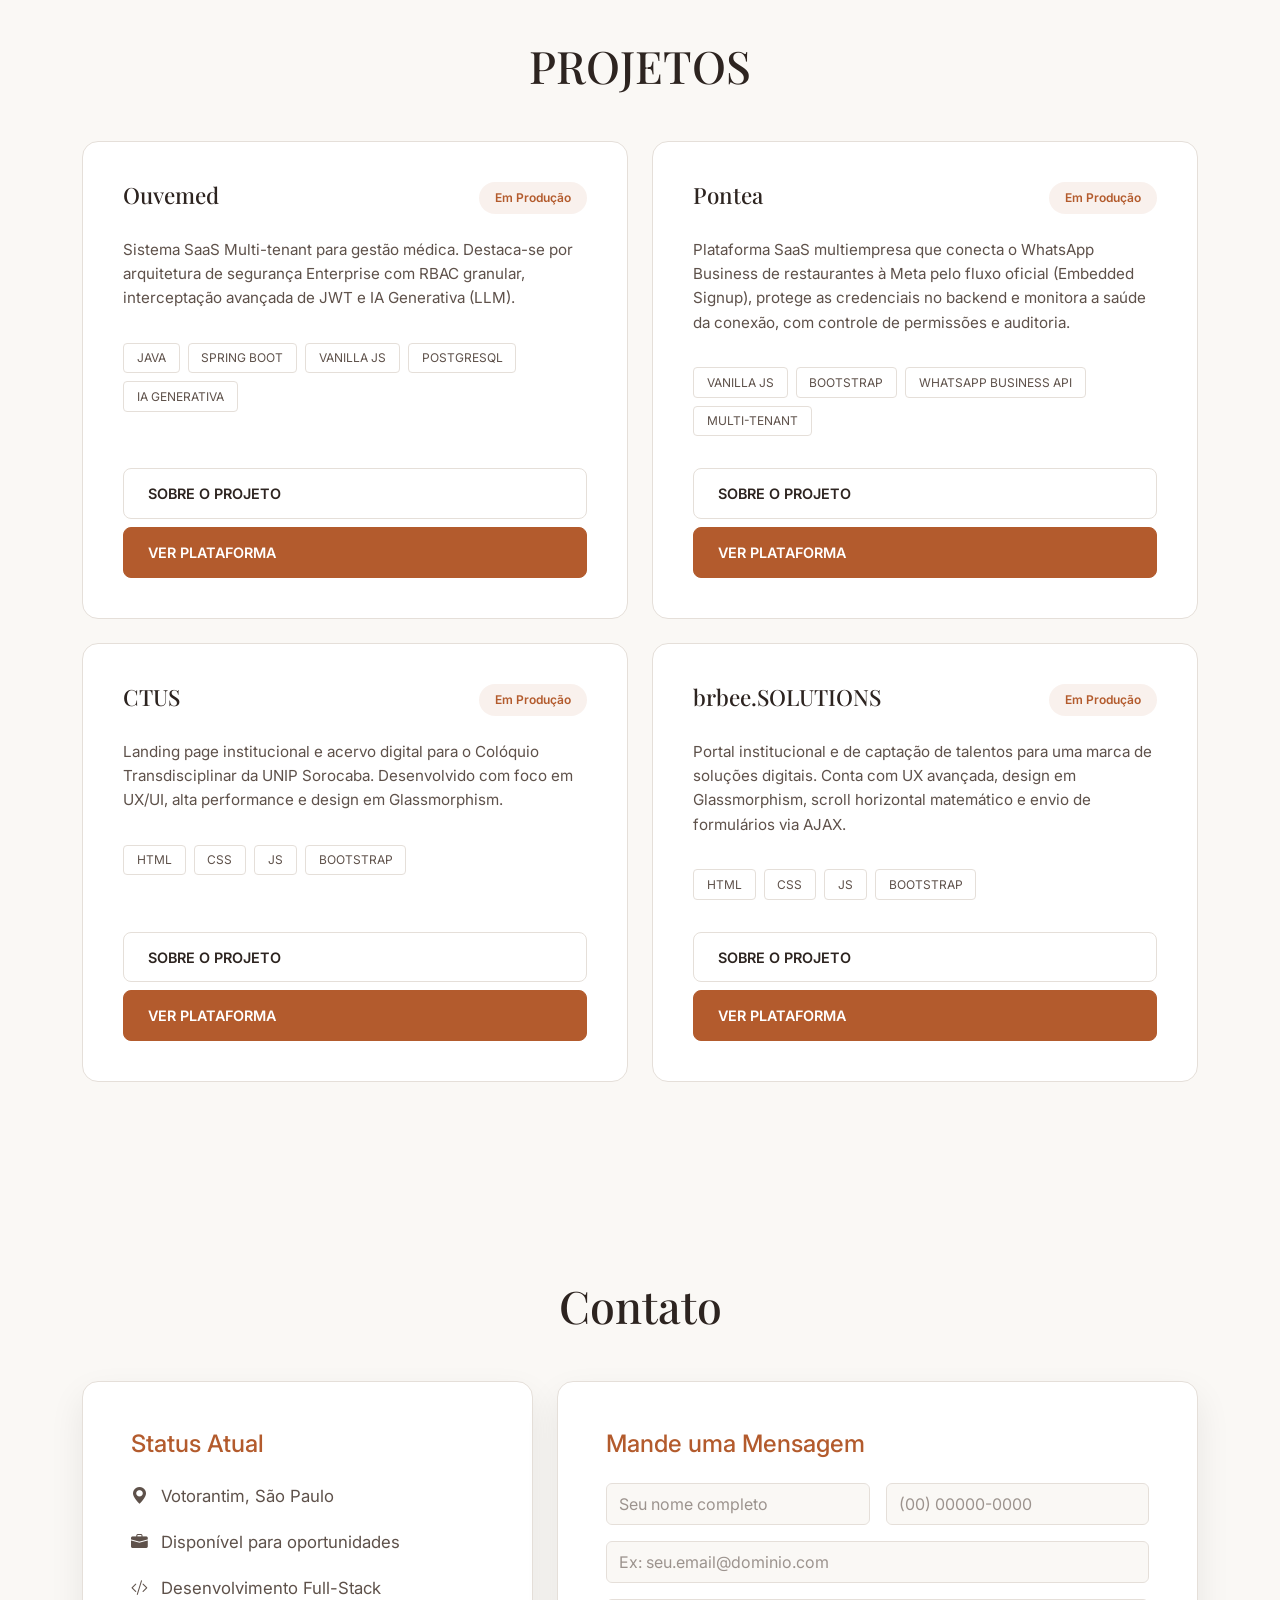
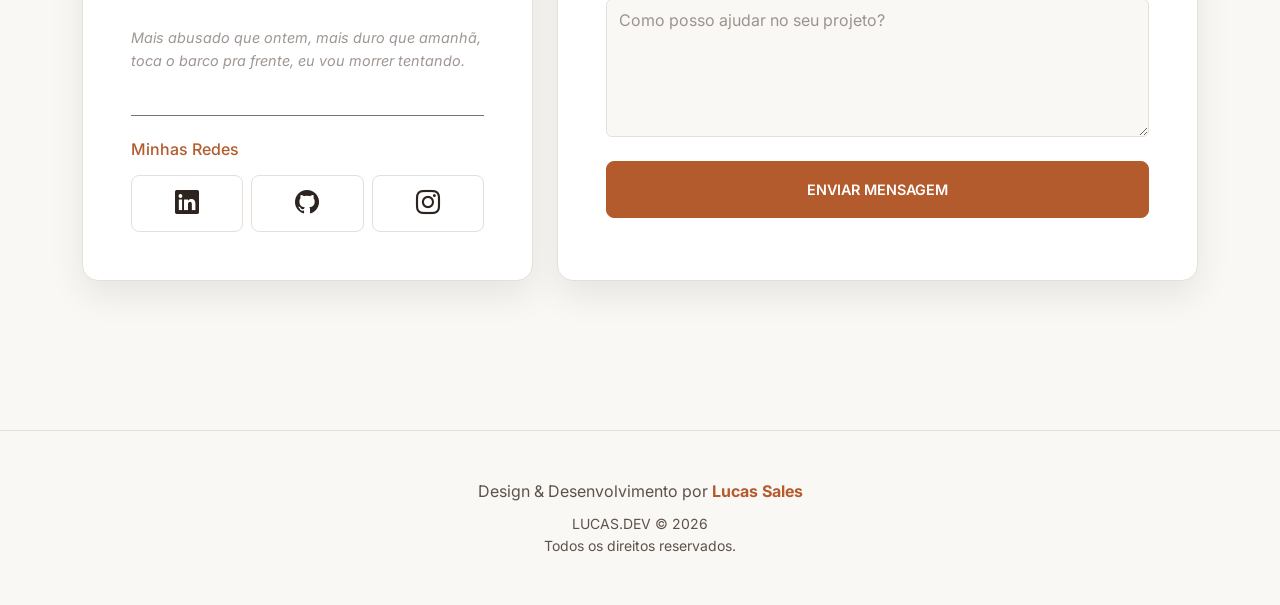
==== commit 1f519393: "FEAT: adiciona case do Pontea, grid 2x2 de projetos e status Em Produção - Cria a página projects/ca" ====
--- a/index.html
+++ b/index.html
@@ -235,49 +235,11 @@
                 </div>
                 <div class="row g-4 justify-content-center">
 
-                    <div class="col-lg-4">
-                        <div class="project-card h-100">
-                            <div class="project-header">
-                                <h3 class="project-title">CTUS</h3>
-                                <span class="project-status" data-i18n="status-concluded">Concluído</span>
-                            </div>
-                            <div class="project-description" data-i18n="proj-desc-ctus">
-                                Landing page institucional e acervo digital para o Colóquio Transdisciplinar da UNIP Sorocaba. Desenvolvido com foco em UX/UI, alta performance e design em Glassmorphism.
-                            </div>
-                            <div class="project-tech">
-                                <span class="tech-tag">HTML</span><span class="tech-tag">CSS</span><span class="tech-tag">JS</span><span class="tech-tag">BOOTSTRAP</span>
-                            </div>
-                            <div class="project-links mt-auto">
-                                <a href="projects/case-ctus.html" class="btn-action-outline w-100 mb-2" data-i18n="btn-about-proj">SOBRE O PROJETO</a>
-                                <a href="https://ctus.com.br" class="btn-action w-100 redirect-link" data-plataforma="Site Oficial CTUS" target="_blank" data-i18n="btn-view-proj">VER PLATAFORMA</a>
-                            </div>
-                        </div>
-                    </div>        
-                    
-                    <div class="col-lg-4">
-                        <div class="project-card h-100">
-                            <div class="project-header">
-                                <h3 class="project-title">brbee.SOLUTIONS</h3>
-                                <span class="project-status" data-i18n="status-concluded">Concluído</span>
-                            </div>
-                            <div class="project-description" data-i18n="proj-desc-brbee">
-                                Portal institucional e de captação de talentos para uma marca de soluções digitais. Conta com UX avançada, design em Glassmorphism, scroll horizontal matemático e envio de formulários via AJAX.
-                            </div>
-                            <div class="project-tech">
-                                <span class="tech-tag">HTML</span><span class="tech-tag">CSS</span><span class="tech-tag">JS</span><span class="tech-tag">BOOTSTRAP</span>
-                            </div>
-                            <div class="project-links mt-auto">
-                                <a href="projects/case-brbee.html" class="btn-action-outline w-100 mb-2" data-i18n="btn-about-proj">SOBRE O PROJETO</a>
-                                <a href="https://brbeesolutions.netlify.app" class="btn-action w-100 redirect-link" data-plataforma="Site Oficial brbee" target="_blank" data-i18n="btn-view-proj">VER PLATAFORMA</a>
-                            </div>
-                        </div>
-                    </div>
-
-                    <div class="col-lg-4">
+                    <div class="col-md-6">
                         <div class="project-card h-100">
                             <div class="project-header">
                                 <h3 class="project-title">Ouvemed</h3>
-                                <span class="project-status in-progress" data-i18n="status-progress">SaaS em Andamento</span>
+                                <span class="project-status" data-i18n="status-production">Em Produção</span>
                             </div>
                             <div class="project-description" data-i18n="proj-desc-ouvemed">
                                 Sistema SaaS Multi-tenant para gestão médica. Destaca-se por arquitetura de segurança Enterprise com RBAC granular, interceptação avançada de JWT e IA Generativa (LLM).
@@ -295,12 +257,12 @@
                             </div>
                         </div>
                     </div>
-                    
-                    <div class="col-lg-4">
+
+                    <div class="col-md-6">
                         <div class="project-card h-100">
                             <div class="project-header">
                                 <h3 class="project-title">Pontea</h3>
-                                <span class="project-status in-progress" data-i18n="status-progress">Em Andamento</span>
+                                <span class="project-status" data-i18n="status-production">Em Produção</span>
                             </div>
                             <div class="project-description" data-i18n="proj-desc-pontea">
                                 Plataforma SaaS multiempresa que conecta o WhatsApp Business de restaurantes à Meta pelo fluxo oficial (Embedded Signup), protege as credenciais no backend e monitora a saúde da conexão, com controle de permissões e auditoria.
@@ -312,7 +274,46 @@
                                 <span class="tech-tag">MULTI-TENANT</span>
                             </div>
                             <div class="project-links mt-auto">
-                                <a href="https://pontea-develop.netlify.app/app/login.html" class="btn-action w-100 redirect-link" data-plataforma="Pontea (Ambiente de Testes)" target="_blank" data-i18n="btn-view-proj">ACESSAR PLATAFORMA</a>
+                                <a href="projects/case-pontea.html" class="btn-action-outline w-100 mb-2" data-i18n="btn-about-proj">SOBRE O PROJETO</a>
+                                <a href="https://pontea-develop.netlify.app/app/login.html" class="btn-action w-100 redirect-link" data-plataforma="Plataforma Pontea" target="_blank" data-i18n="btn-view-proj">ACESSAR PLATAFORMA</a>
+                            </div>
+                        </div>
+                    </div>
+
+                    <div class="col-md-6">
+                        <div class="project-card h-100">
+                            <div class="project-header">
+                                <h3 class="project-title">CTUS</h3>
+                                <span class="project-status" data-i18n="status-production">Em Produção</span>
+                            </div>
+                            <div class="project-description" data-i18n="proj-desc-ctus">
+                                Landing page institucional e acervo digital para o Colóquio Transdisciplinar da UNIP Sorocaba. Desenvolvido com foco em UX/UI, alta performance e design em Glassmorphism.
+                            </div>
+                            <div class="project-tech">
+                                <span class="tech-tag">HTML</span><span class="tech-tag">CSS</span><span class="tech-tag">JS</span><span class="tech-tag">BOOTSTRAP</span>
+                            </div>
+                            <div class="project-links mt-auto">
+                                <a href="projects/case-ctus.html" class="btn-action-outline w-100 mb-2" data-i18n="btn-about-proj">SOBRE O PROJETO</a>
+                                <a href="https://ctus.com.br" class="btn-action w-100 redirect-link" data-plataforma="Site Oficial CTUS" target="_blank" data-i18n="btn-view-proj">VER PLATAFORMA</a>
+                            </div>
+                        </div>
+                    </div>
+
+                    <div class="col-md-6">
+                        <div class="project-card h-100">
+                            <div class="project-header">
+                                <h3 class="project-title">brbee.SOLUTIONS</h3>
+                                <span class="project-status" data-i18n="status-production">Em Produção</span>
+                            </div>
+                            <div class="project-description" data-i18n="proj-desc-brbee">
+                                Portal institucional e de captação de talentos para uma marca de soluções digitais. Conta com UX avançada, design em Glassmorphism, scroll horizontal matemático e envio de formulários via AJAX.
+                            </div>
+                            <div class="project-tech">
+                                <span class="tech-tag">HTML</span><span class="tech-tag">CSS</span><span class="tech-tag">JS</span><span class="tech-tag">BOOTSTRAP</span>
+                            </div>
+                            <div class="project-links mt-auto">
+                                <a href="projects/case-brbee.html" class="btn-action-outline w-100 mb-2" data-i18n="btn-about-proj">SOBRE O PROJETO</a>
+                                <a href="https://brbeesolutions.netlify.app" class="btn-action w-100 redirect-link" data-plataforma="Site Oficial brbee" target="_blank" data-i18n="btn-view-proj">VER PLATAFORMA</a>
                             </div>
                         </div>
                     </div>
@@ -432,4 +433,4 @@
     </script>
 
 </body>
-</html>+</html>
